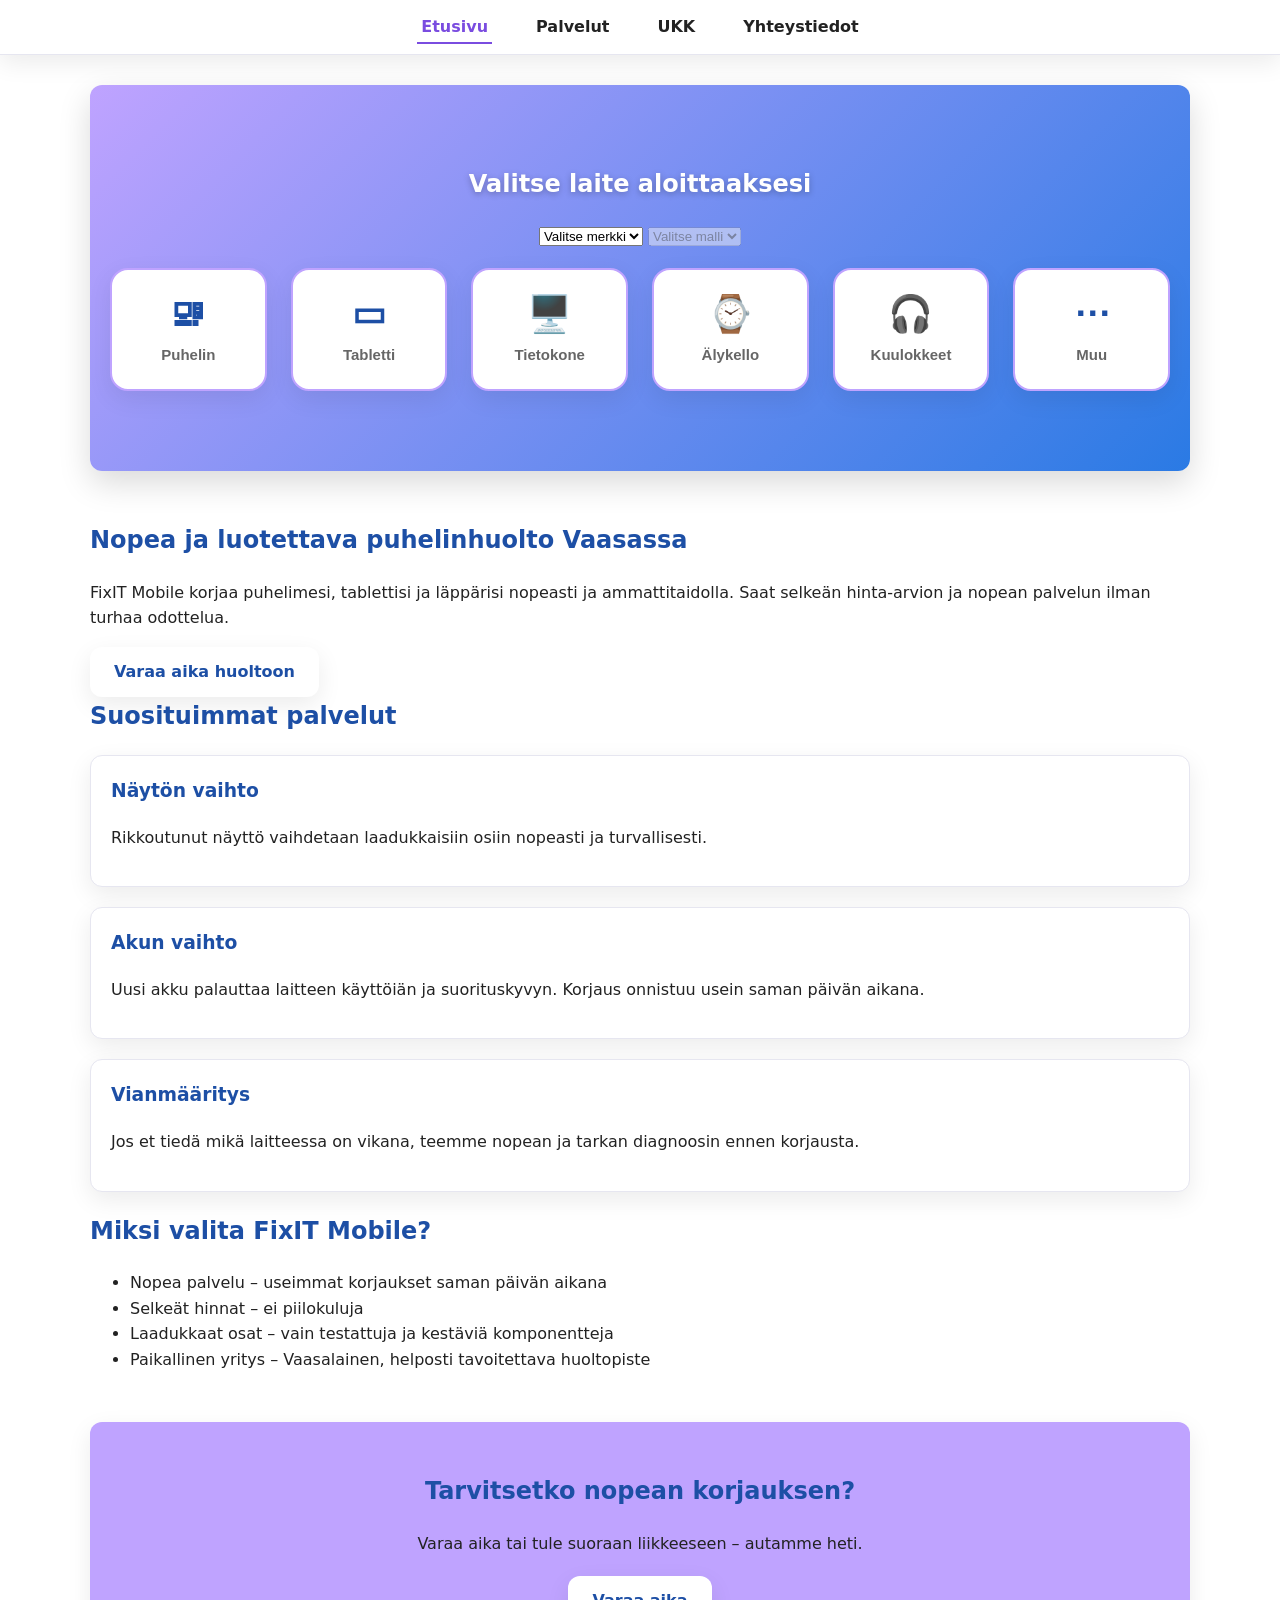
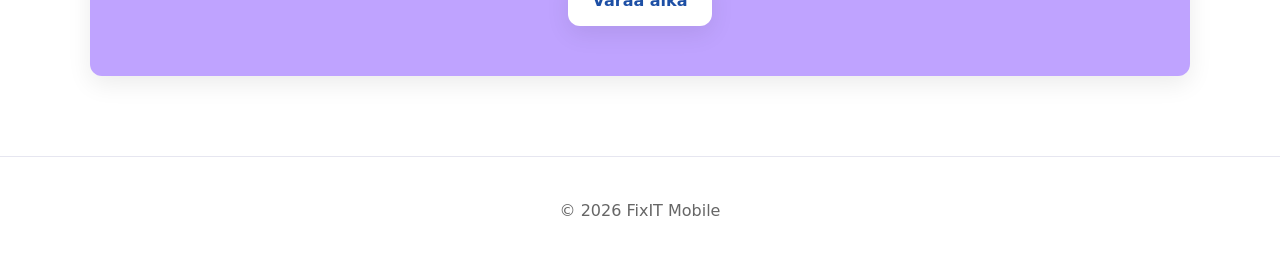
==== index.html @ 457776bf "Tein uuden version lopullisesta verkkosivusta styleguiden pohjalta. Muutoksia tulee vielä" ====
<!DOCTYPE html>
<html lang="fi">
<head>
    <meta charset="UTF-8">
    <meta name="viewport" content="width=device-width, initial-scale=1.0">
    <title>FixIT Mobile</title>

    <link rel="stylesheet" href="assets/css/style.css">
</head>

<body>

    <!-- Navigaatio -->
    <header>
        <nav class="main-nav">
            <ul>
                <li><a href="index.html" class="active">Etusivu</a></li>
                <li><a href="palvelut.html">Palvelut</a></li>
                <li><a href="ukk.html">UKK</a></li>
                <li><a href="yhteystiedot.html">Yhteystiedot</a></li>
            </ul>
        </nav>
    </header>

    <!-- Sivun pääsisältö -->
    <main>

        <!-- STYLEGUIDE-HERO: dropdownit + ikonit -->
        <section class="hero">
            <div class="hero-content">

                <h1>Valitse laite aloittaaksesi</h1>

                <div class="selection-box">
                    <select class="select">
                        <option value="">Valitse merkki</option>
                        <option value="apple">Apple</option>
                        <option value="samsung">Samsung</option>
                        <option value="xiaomi">Xiaomi</option>
                        <option value="oneplus">OnePlus</option>
                    </select>

                    <select class="select" disabled>
                        <option value="">Valitse malli</option>
                    </select>
                </div>

                <div class="devices">
    <button class="device-box"><span class="icon">🖳</span><span>Puhelin</span></button>
    <button class="device-box"><span class="icon">▭</span><span>Tabletti</span></button>
    <button class="device-box"><span class="icon">🖥️</span><span>Tietokone</span></button>
    <button class="device-box"><span class="icon">⌚</span><span>Älykello</span></button>
    <button class="device-box"><span class="icon">🎧</span><span>Kuulokkeet</span></button>
    <button class="device-box"><span class="icon">⋯</span><span>Muu</span></button>
</div>

            </div>
        </section>

        <!-- Kurssin hero-teksti -->
        <section class="hero-text">
            <h1>Nopea ja luotettava puhelinhuolto Vaasassa</h1>
            <p>FixIT Mobile korjaa puhelimesi, tablettisi ja läppärisi nopeasti ja ammattitaidolla. Saat selkeän hinta-arvion ja nopean palvelun ilman turhaa odottelua.</p>
            <a href="yhteystiedot.html" class="cta-button">Varaa aika huoltoon</a>
        </section>

        <!-- Suosituimmat palvelut -->
        <section class="services-overview">
            <h2>Suosituimmat palvelut</h2>

            <div class="service-box">
                <h3>Näytön vaihto</h3>
                <p>Rikkoutunut näyttö vaihdetaan laadukkaisiin osiin nopeasti ja turvallisesti.</p>
            </div>

            <div class="service-box">
                <h3>Akun vaihto</h3>
                <p>Uusi akku palauttaa laitteen käyttöiän ja suorituskyvyn. Korjaus onnistuu usein saman päivän aikana.</p>
            </div>

            <div class="service-box">
                <h3>Vianmääritys</h3>
                <p>Jos et tiedä mikä laitteessa on vikana, teemme nopean ja tarkan diagnoosin ennen korjausta.</p>
            </div>
        </section>

        <!-- Miksi valita meidät -->
        <section class="why-us">
            <h2>Miksi valita FixIT Mobile?</h2>
            <ul>
                <li>Nopea palvelu – useimmat korjaukset saman päivän aikana</li>
                <li>Selkeät hinnat – ei piilokuluja</li>
                <li>Laadukkaat osat – vain testattuja ja kestäviä komponentteja</li>
                <li>Paikallinen yritys – Vaasalainen, helposti tavoitettava huoltopiste</li>
            </ul>
        </section>

        <!-- CTA-loppu -->
        <section class="cta-final">
            <h2>Tarvitsetko nopean korjauksen?</h2>
            <p>Varaa aika tai tule suoraan liikkeeseen – autamme heti.</p>
            <a href="yhteystiedot.html" class="cta-button">Varaa aika</a>
        </section>

    </main>

    <!-- Alatunniste -->
    <footer>
        <p>© 2026 FixIT Mobile</p>
    </footer>

</body>
</html>
---- assets/css/style.css ----
/* ------------------------------
   VÄRIT JA MUUTTUJAT (STYLEGUIDE)
------------------------------ */

:root {
  --violet: #7A4CE0;
  --violet-200: #BFA3FF;
  --blue: #2A7AE4;
  --blue-800: #1D4FA5;
  --text: #222;
  --muted: #666;
  --white: #FFF;
  --card: #FFFFFF;
  --border: #E6E6F0;
  --bg-overlay: rgba(255,255,255,0.85);
  --radius: 12px;
  --shadow: 0 8px 24px rgba(0,0,0,0.08);
  --shadow-strong: 0 12px 32px rgba(0,0,0,0.15);
}

/* ------------------------------
   YLEISET TYYLIT
------------------------------ */

body {
    margin: 0;
    font-family: system-ui, -apple-system, Segoe UI, Roboto, Arial, sans-serif;
    color: var(--text);
    background-color: var(--white);
    line-height: 1.6;
}

main {
    padding: 30px 20px;
    max-width: 1100px;
    margin: 0 auto;
}

h1, h2, h3 {
    color: var(--blue-800);
    margin-top: 0;
}

/* ------------------------------
   STICKY NAVIGAATIO (STYLEGUIDE)
------------------------------ */

.main-nav {
    position: sticky;
    top: 0;
    z-index: 1000;
    background: rgba(255,255,255,0.95);
    backdrop-filter: blur(6px);
    border-bottom: 1px solid var(--border);
    box-shadow: var(--shadow);
    padding: 14px 0;
}

.main-nav ul {
    list-style: none;
    display: flex;
    justify-content: center;
    gap: clamp(16px, 4vw, 40px);
    margin: 0;
    padding: 0;
}

.main-nav a {
    text-decoration: none;
    color: var(--text);
    font-weight: 600;
    padding: 6px 4px;
    transition: 0.2s ease;
}

.main-nav a:hover {
    color: var(--violet);
}

.main-nav a.active {
    border-bottom: 2px solid var(--violet);
    color: var(--violet);
}

@media (max-width: 600px) {
    .main-nav ul {
        flex-wrap: wrap;
        gap: 1rem;
    }
}

/* ------------------------------
   HERO-OSIO (STYLEGUIDE-HENKINEN)
------------------------------ */

.hero {
    text-align: center;
    padding: 80px 20px;
    background: linear-gradient(135deg, var(--violet-200), var(--blue));
    color: white;
    border-radius: var(--radius);
    margin-bottom: 50px;
    box-shadow: var(--shadow-strong);
}

.hero h1 {
    color: white;
    text-shadow: 0 2px 6px rgba(0,0,0,0.25);
}

.hero p {
    max-width: 600px;
    margin: 0 auto 20px auto;
}

.cta-button {
    display: inline-block;
    background: var(--white);
    color: var(--blue-800);
    padding: 12px 24px;
    border-radius: var(--radius);
    font-weight: 700;
    text-decoration: none;
    box-shadow: var(--shadow);
    transition: 0.2s ease;
}

.cta-button:hover {
    background: var(--violet);
    color: white;
}

/* ------------------------------
   PALVELUBOXIT
------------------------------ */

.service-box {
    background: var(--card);
    padding: 20px;
    border-radius: var(--radius);
    border: 1px solid var(--border);
    box-shadow: var(--shadow);
    margin-bottom: 20px;
}

/* ------------------------------
   CTA-LOPPUOSIO
------------------------------ */

.cta-final {
    text-align: center;
    padding: 50px 20px;
    background: var(--violet-200);
    border-radius: var(--radius);
    margin-top: 50px;
    box-shadow: var(--shadow);
}

.cta-final h2 {
    color: var(--blue-800);
}

.cta-final p {
    max-width: 600px;
    margin: 0 auto 20px auto;
}

/* ------------------------------
   UKK-SIVU
------------------------------ */

.faq-section h2 {
    margin-top: 30px;
    color: var(--violet);
}

.faq-section p {
    margin-bottom: 20px;
}

/* ------------------------------
   PALVELUT-SIVU
------------------------------ */

.page-header {
    margin-bottom: 30px;
}

.service-section {
    margin-bottom: 40px;
    background: var(--card);
    padding: 20px;
    border-radius: var(--radius);
    border: 1px solid var(--border);
    box-shadow: var(--shadow);
}

/* ------------------------------
   YHTEYSTIEDOT-SIVU
------------------------------ */

.contact-info {
    margin-bottom: 30px;
}

.contact-form {
    background: var(--card);
    padding: 20px;
    border-radius: var(--radius);
    border: 1px solid var(--border);
    box-shadow: var(--shadow);
}

.contact-form label {
    display: block;
    margin-bottom: 6px;
    font-weight: 600;
}

.contact-form input,
.contact-form textarea {
    width: 100%;
    padding: 12px;
    margin-bottom: 15px;
    border-radius: var(--radius);
    border: 1px solid var(--violet-200);
    background: var(--white);
}

.contact-form button {
    background: var(--violet);
    color: white;
    padding: 12px 20px;
    border: none;
    border-radius: var(--radius);
    cursor: pointer;
    font-weight: 700;
    box-shadow: var(--shadow);
}

.contact-form button:hover {
    background: var(--blue-800);
}

/* ------------------------------
   FOOTER
------------------------------ */

footer {
    text-align: center;
    padding: 25px;
    margin-top: 50px;
    background: var(--bg-overlay);
    border-top: 1px solid var(--border);
    color: var(--muted);
}

/* ------------------------------
   STYLEGUIDE-IKONIT
------------------------------ */

.device-box .icon {
    font-size: 32px;
    line-height: 1;
    display: block;
    margin-bottom: 6px;
    color: var(--blue-800);
}

/* ------------------------------
   MODERNIT STYLEGUIDE-IKONIT
------------------------------ */

.devices {
    display: grid;
    grid-template-columns: repeat(auto-fit, minmax(150px, 1fr));
    gap: 24px; /* Suurempi väli ikonien välille */
    margin-top: 20px;
}

.device-box {
    display: flex;
    flex-direction: column;
    align-items: center;
    gap: 8px;
    padding: 26px;
    background: var(--card);
    border: 2px solid var(--violet-200);
    border-radius: 18px; /* Pyöristetympi, moderni */
    box-shadow: var(--shadow);
    cursor: pointer;
    transition: 0.25s ease;
}

.device-box:hover {
    transform: translateY(-4px);
    border-color: var(--violet);
    box-shadow: 0 12px 30px rgba(122, 76, 224, 0.18);
}

.device-box .icon {
    font-size: 36px; /* Moderni koko */
    line-height: 1;
    color: var(--blue-800);
    font-weight: 600; /* Tekee symboleista modernimman näköisiä */
}

.device-box span {
    font-size: 15px;
    font-weight: 600;
    color: var(--muted);
}
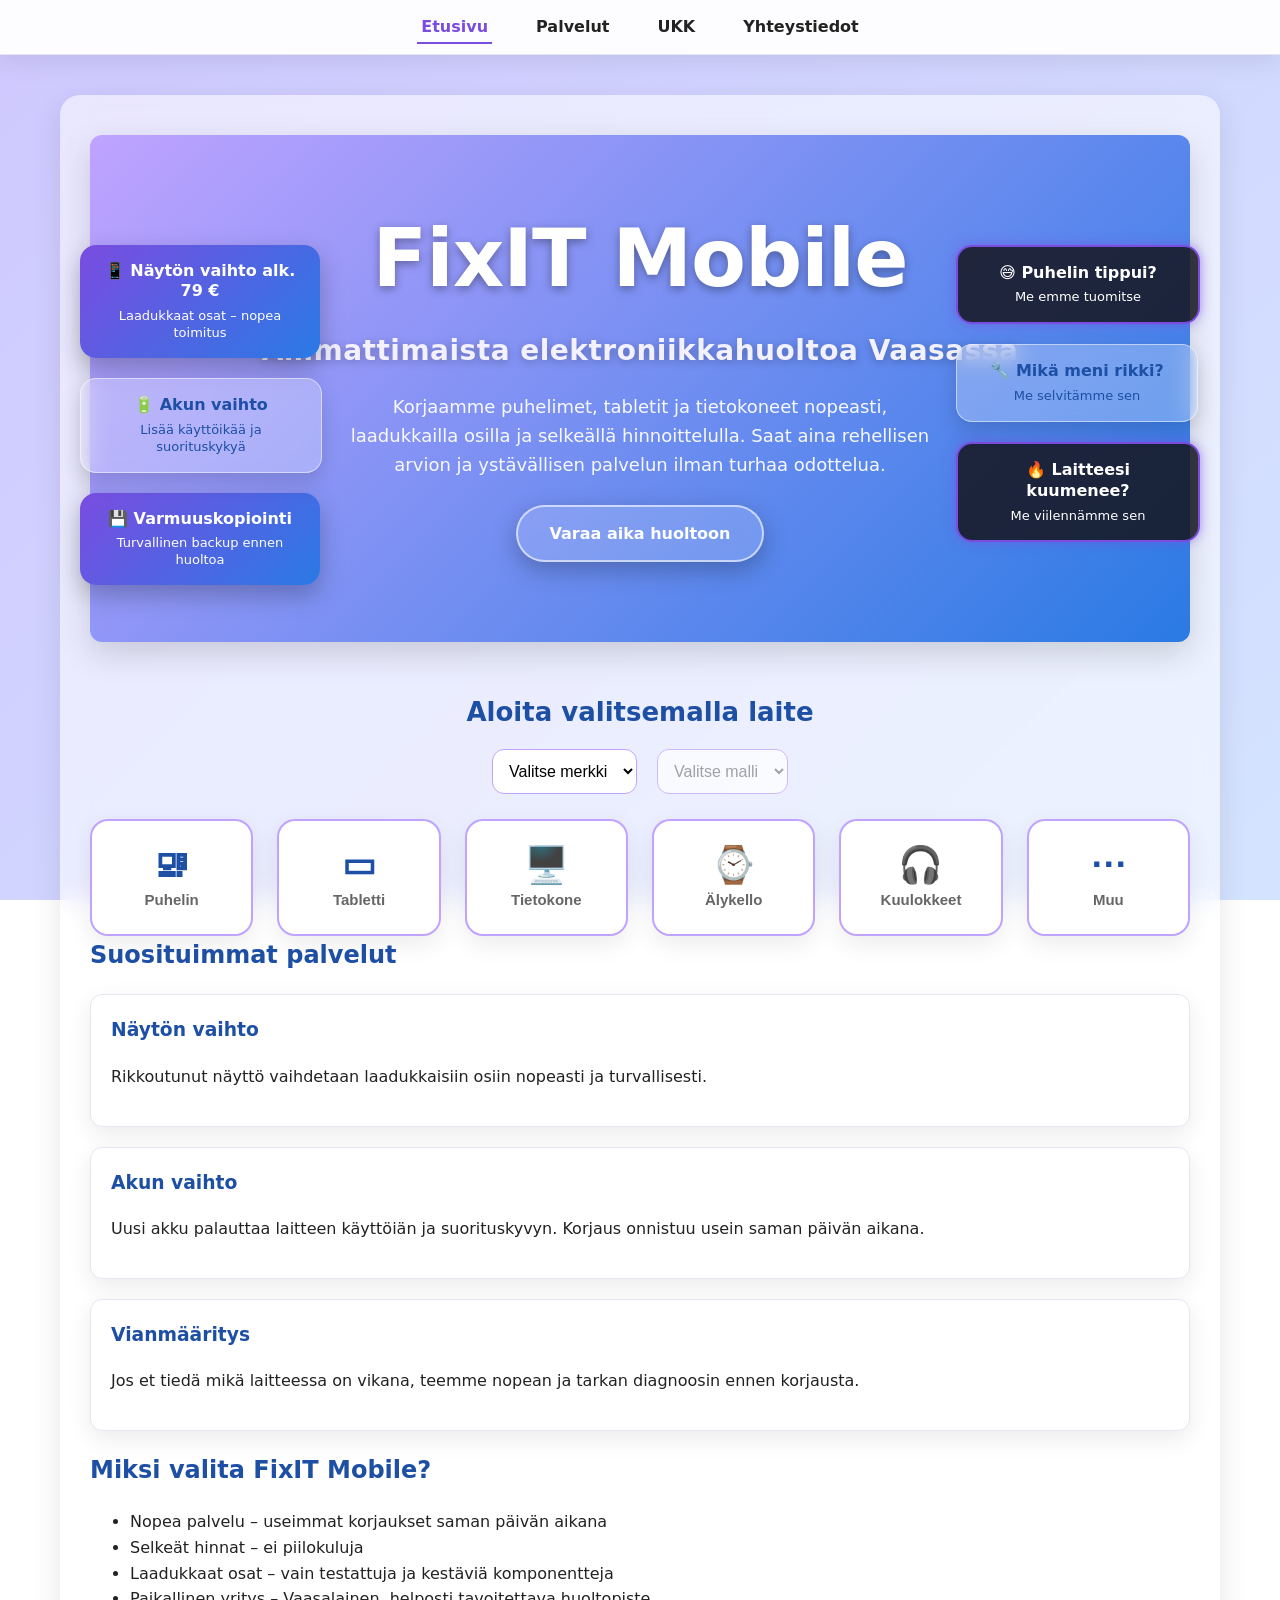
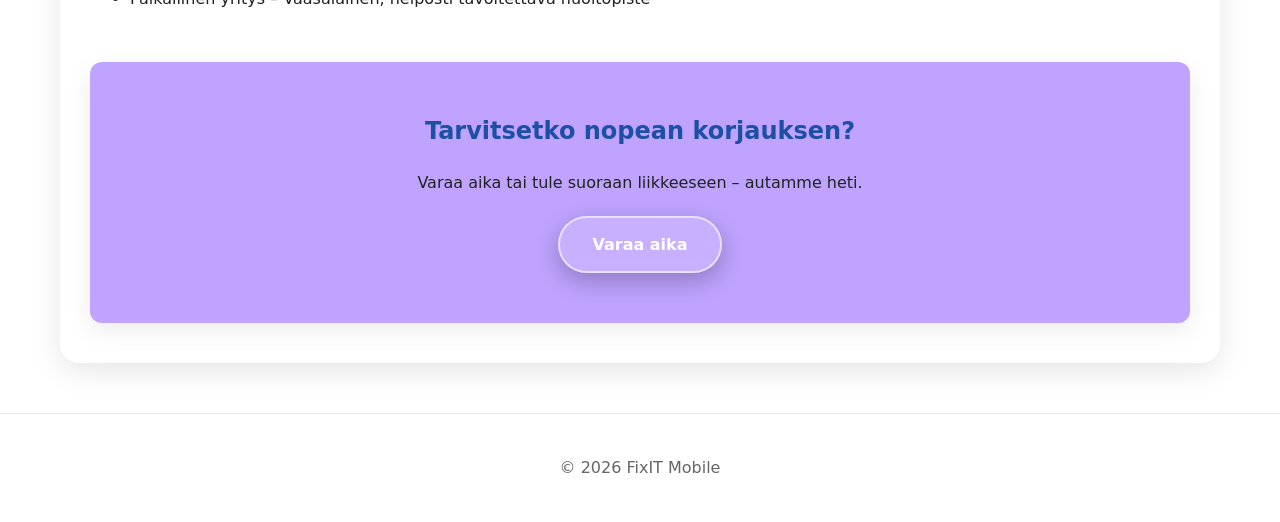
==== commit 8ab44fe0: "Siistitty sivuston ulkonäköä" ====
--- a/index.html
+++ b/index.html
@@ -4,7 +4,6 @@
     <meta charset="UTF-8">
     <meta name="viewport" content="width=device-width, initial-scale=1.0">
     <title>FixIT Mobile</title>
-
     <link rel="stylesheet" href="assets/css/style.css">
 </head>
 
@@ -25,43 +24,58 @@
     <!-- Sivun pääsisältö -->
     <main>
 
-        <!-- STYLEGUIDE-HERO: dropdownit + ikonit -->
-        <section class="hero">
-            <div class="hero-content">
-
-                <h1>Valitse laite aloittaaksesi</h1>
-
-                <div class="selection-box">
-                    <select class="select">
-                        <option value="">Valitse merkki</option>
-                        <option value="apple">Apple</option>
-                        <option value="samsung">Samsung</option>
-                        <option value="xiaomi">Xiaomi</option>
-                        <option value="oneplus">OnePlus</option>
-                    </select>
-
-                    <select class="select" disabled>
-                        <option value="">Valitse malli</option>
-                    </select>
-                </div>
-
-                <div class="devices">
-    <button class="device-box"><span class="icon">🖳</span><span>Puhelin</span></button>
-    <button class="device-box"><span class="icon">▭</span><span>Tabletti</span></button>
-    <button class="device-box"><span class="icon">🖥️</span><span>Tietokone</span></button>
-    <button class="device-box"><span class="icon">⌚</span><span>Älykello</span></button>
-    <button class="device-box"><span class="icon">🎧</span><span>Kuulokkeet</span></button>
-    <button class="device-box"><span class="icon">⋯</span><span>Muu</span></button>
+<!-- Vasen reuna – Premium + Glass -->
+<div class="side-ads left-ads">
+    <div class="ad-box gradient-ad">📱 Näytön vaihto alk. 79 €<br><span>Laadukkaat osat – nopea toimitus</span></div>
+    <div class="ad-box glass-ad">🔋 Akun vaihto<br><span>Lisää käyttöikää ja suorituskykyä</span></div>
+    <div class="ad-box gradient-ad">💾 Varmuuskopiointi<br><span>Turvallinen backup ennen huoltoa</span></div>
 </div>
 
-            </div>
+<!-- Oikea reuna – Neon + Glass -->
+<div class="side-ads right-ads">
+    <div class="ad-box neon-ad">😅 Puhelin tippui?<br><span>Me emme tuomitse</span></div>
+    <div class="ad-box glass-ad">🔧 Mikä meni rikki?<br><span>Me selvitämme sen</span></div>
+    <div class="ad-box neon-ad">🔥 Laitteesi kuumenee?<br><span>Me viilennämme sen</span></div>
+</div>
+
+        <!-- HERO-OSIO -->
+        <section class="hero">
+            <h1>FixIT Mobile</h1>
+            <h2>Ammattimaista elektroniikkahuoltoa Vaasassa</h2>
+
+            <p>Korjaamme puhelimet, tabletit ja tietokoneet nopeasti, laadukkailla osilla ja selkeällä hinnoittelulla.
+            Saat aina rehellisen arvion ja ystävällisen palvelun ilman turhaa odottelua.</p>
+
+            <a href="yhteystiedot.html" class="cta-button">Varaa aika huoltoon</a>
         </section>
 
-        <!-- Kurssin hero-teksti -->
-        <section class="hero-text">
-            <h1>Nopea ja luotettava puhelinhuolto Vaasassa</h1>
-            <p>FixIT Mobile korjaa puhelimesi, tablettisi ja läppärisi nopeasti ja ammattitaidolla. Saat selkeän hinta-arvion ja nopean palvelun ilman turhaa odottelua.</p>
-            <a href="yhteystiedot.html" class="cta-button">Varaa aika huoltoon</a>
+        <!-- LAITEVALINTA -->
+        <section class="device-selection">
+            <h3 class="device-title">Aloita valitsemalla laite</h3>
+
+            <div class="selection-box">
+                <select class="select">
+                    <option value="">Valitse merkki</option>
+                    <option value="apple">Apple</option>
+                    <option value="samsung">Samsung</option>
+                    <option value="xiaomi">Xiaomi</option>
+                    <option value="oneplus">OnePlus</option>
+                    <option value="huawei">Huawei</option>
+                </select>
+
+                <select class="select" disabled>
+                    <option value="">Valitse malli</option>
+                </select>
+            </div>
+
+            <div class="devices">
+                <button class="device-box"><span class="icon">🖳</span><span>Puhelin</span></button>
+                <button class="device-box"><span class="icon">▭</span><span>Tabletti</span></button>
+                <button class="device-box"><span class="icon">🖥️</span><span>Tietokone</span></button>
+                <button class="device-box"><span class="icon">⌚</span><span>Älykello</span></button>
+                <button class="device-box"><span class="icon">🎧</span><span>Kuulokkeet</span></button>
+                <button class="device-box"><span class="icon">⋯</span><span>Muu</span></button>
+            </div>
         </section>
 
         <!-- Suosituimmat palvelut -->
@@ -110,4 +124,4 @@
     </footer>
 
 </body>
-</html>+</html>
--- a/assets/css/style.css
+++ b/assets/css/style.css
@@ -26,23 +26,33 @@
     margin: 0;
     font-family: system-ui, -apple-system, Segoe UI, Roboto, Arial, sans-serif;
     color: var(--text);
-    background-color: var(--white);
     line-height: 1.6;
-}
-
+
+    /* UUSI PREMIUM-TAUSTA */
+    background: linear-gradient(135deg, #cfc8ff 0%, #d4e4ff 100%);
+    background-attachment: fixed;
+}
+
+/* UUSI LASIMAINEN SISÄLTÖALUE */
 main {
-    padding: 30px 20px;
     max-width: 1100px;
-    margin: 0 auto;
+    margin: 40px auto;
+    padding: 40px 30px;
+
+    background: rgba(255,255,255,0.55);
+    backdrop-filter: blur(12px);
+    border-radius: 20px;
+
+    box-shadow: 0 8px 30px rgba(0,0,0,0.1);
 }
 
 h1, h2, h3 {
-    color: var(--blue-800);
     margin-top: 0;
-}
-
-/* ------------------------------
-   STICKY NAVIGAATIO (STYLEGUIDE)
+    color: var(--blue-800);
+}
+
+/* ------------------------------
+   NAVIGAATIO
 ------------------------------ */
 
 .main-nav {
@@ -82,20 +92,13 @@
     color: var(--violet);
 }
 
-@media (max-width: 600px) {
-    .main-nav ul {
-        flex-wrap: wrap;
-        gap: 1rem;
-    }
-}
-
-/* ------------------------------
-   HERO-OSIO (STYLEGUIDE-HENKINEN)
+/* ------------------------------
+   HERO-OSIO
 ------------------------------ */
 
 .hero {
     text-align: center;
-    padding: 80px 20px;
+    padding: 70px 20px 80px 20px;
     background: linear-gradient(135deg, var(--violet-200), var(--blue));
     color: white;
     border-radius: var(--radius);
@@ -104,177 +107,90 @@
 }
 
 .hero h1 {
-    color: white;
-    text-shadow: 0 2px 6px rgba(0,0,0,0.25);
+    font-size: 80px;
+    font-weight: 800;
+    margin-top: -10px;
+    margin-bottom: 6px;
+    color: #ffffff;
+    text-shadow: 0 3px 10px rgba(0,0,0,0.35);
+    letter-spacing: -1px;
+}
+
+.hero h2 {
+    font-size: 28px;
+    font-weight: 600;
+    margin-top: 0;
+    margin-bottom: 20px;
+    color: #f3f0ff;
+    text-shadow: 0 2px 8px rgba(0,0,0,0.25);
+    letter-spacing: 0.5px;
 }
 
 .hero p {
     max-width: 600px;
-    margin: 0 auto 20px auto;
-}
-
+    margin: 0 auto 25px auto;
+    font-size: 18px;
+    opacity: 0.95;
+}
+
+/* PREMIUM CTA */
 .cta-button {
     display: inline-block;
-    background: var(--white);
-    color: var(--blue-800);
-    padding: 12px 24px;
-    border-radius: var(--radius);
+    background: rgba(255,255,255,0.15);
+    color: #ffffff;
+    padding: 14px 32px;
+    border-radius: 50px;
     font-weight: 700;
     text-decoration: none;
-    box-shadow: var(--shadow);
-    transition: 0.2s ease;
+    backdrop-filter: blur(6px);
+    border: 2px solid rgba(255,255,255,0.6);
+    box-shadow: 0 8px 24px rgba(0,0,0,0.25);
+    transition: 0.25s ease;
 }
 
 .cta-button:hover {
-    background: var(--violet);
-    color: white;
-}
-
-/* ------------------------------
-   PALVELUBOXIT
------------------------------- */
-
-.service-box {
-    background: var(--card);
-    padding: 20px;
-    border-radius: var(--radius);
-    border: 1px solid var(--border);
-    box-shadow: var(--shadow);
-    margin-bottom: 20px;
-}
-
-/* ------------------------------
-   CTA-LOPPUOSIO
------------------------------- */
-
-.cta-final {
-    text-align: center;
-    padding: 50px 20px;
-    background: var(--violet-200);
-    border-radius: var(--radius);
-    margin-top: 50px;
-    box-shadow: var(--shadow);
-}
-
-.cta-final h2 {
-    color: var(--blue-800);
-}
-
-.cta-final p {
-    max-width: 600px;
-    margin: 0 auto 20px auto;
-}
-
-/* ------------------------------
-   UKK-SIVU
------------------------------- */
-
-.faq-section h2 {
-    margin-top: 30px;
-    color: var(--violet);
-}
-
-.faq-section p {
-    margin-bottom: 20px;
-}
-
-/* ------------------------------
-   PALVELUT-SIVU
------------------------------- */
-
-.page-header {
-    margin-bottom: 30px;
-}
-
-.service-section {
-    margin-bottom: 40px;
-    background: var(--card);
-    padding: 20px;
-    border-radius: var(--radius);
-    border: 1px solid var(--border);
-    box-shadow: var(--shadow);
-}
-
-/* ------------------------------
-   YHTEYSTIEDOT-SIVU
------------------------------- */
-
-.contact-info {
-    margin-bottom: 30px;
-}
-
-.contact-form {
-    background: var(--card);
-    padding: 20px;
-    border-radius: var(--radius);
-    border: 1px solid var(--border);
-    box-shadow: var(--shadow);
-}
-
-.contact-form label {
-    display: block;
-    margin-bottom: 6px;
-    font-weight: 600;
-}
-
-.contact-form input,
-.contact-form textarea {
-    width: 100%;
+    background: rgba(255,255,255,0.25);
+    border-color: #ffffff;
+    transform: translateY(-3px);
+    box-shadow: 0 12px 32px rgba(0,0,0,0.35);
+}
+
+/* ------------------------------
+   LAITEVALINTA
+------------------------------ */
+
+.device-title {
+    text-align: center;
+    margin-top: 20px;
+    margin-bottom: 15px;
+    color: var(--blue-800);
+    font-size: 26px;
+    font-weight: 700;
+}
+
+.selection-box {
+    display: flex;
+    justify-content: center;
+    gap: 20px;
+    margin-bottom: 25px;
+}
+
+.select {
     padding: 12px;
-    margin-bottom: 15px;
     border-radius: var(--radius);
     border: 1px solid var(--violet-200);
     background: var(--white);
-}
-
-.contact-form button {
-    background: var(--violet);
-    color: white;
-    padding: 12px 20px;
-    border: none;
-    border-radius: var(--radius);
-    cursor: pointer;
-    font-weight: 700;
-    box-shadow: var(--shadow);
-}
-
-.contact-form button:hover {
-    background: var(--blue-800);
-}
-
-/* ------------------------------
-   FOOTER
------------------------------- */
-
-footer {
-    text-align: center;
-    padding: 25px;
-    margin-top: 50px;
-    background: var(--bg-overlay);
-    border-top: 1px solid var(--border);
-    color: var(--muted);
-}
-
-/* ------------------------------
-   STYLEGUIDE-IKONIT
------------------------------- */
-
-.device-box .icon {
-    font-size: 32px;
-    line-height: 1;
-    display: block;
-    margin-bottom: 6px;
-    color: var(--blue-800);
-}
-
-/* ------------------------------
-   MODERNIT STYLEGUIDE-IKONIT
+    font-size: 16px;
+}
+
+/* ------------------------------
+   IKONIT / LAITEPAINIKKEET
 ------------------------------ */
 
 .devices {
     display: grid;
     grid-template-columns: repeat(auto-fit, minmax(150px, 1fr));
-    gap: 24px; /* Suurempi väli ikonien välille */
+    gap: 24px;
     margin-top: 20px;
 }
 
@@ -286,7 +202,7 @@
     padding: 26px;
     background: var(--card);
     border: 2px solid var(--violet-200);
-    border-radius: 18px; /* Pyöristetympi, moderni */
+    border-radius: 18px;
     box-shadow: var(--shadow);
     cursor: pointer;
     transition: 0.25s ease;
@@ -299,14 +215,252 @@
 }
 
 .device-box .icon {
-    font-size: 36px; /* Moderni koko */
+    font-size: 36px;
     line-height: 1;
     color: var(--blue-800);
-    font-weight: 600; /* Tekee symboleista modernimman näköisiä */
+    font-weight: 600;
 }
 
 .device-box span {
     font-size: 15px;
     font-weight: 600;
     color: var(--muted);
-}+}
+
+/* ------------------------------
+   PALVELUBOXIT
+------------------------------ */
+
+.service-box {
+    background: var(--card);
+    padding: 20px;
+    border-radius: var(--radius);
+    border: 1px solid var(--border);
+    box-shadow: var(--shadow);
+    margin-bottom: 20px;
+}
+
+/* ------------------------------
+   YHTEYSTIEDOT – LOMAKE
+------------------------------ */
+
+.contact-form {
+    background: var(--card);
+    padding: 30px;
+    border-radius: var(--radius);
+    border: 1px solid var(--border);
+    box-shadow: var(--shadow);
+    max-width: 600px;
+    margin: 0 auto 40px auto;
+}
+
+.contact-form h2 {
+    text-align: center;
+    margin-bottom: 25px;
+    color: var(--blue-800);
+    font-size: 28px;
+    font-weight: 700;
+}
+
+.contact-form label {
+    display: block;
+    margin-bottom: 6px;
+    font-weight: 600;
+    color: var(--blue-800);
+}
+
+.contact-form input,
+.contact-form textarea {
+    width: 100%;
+    padding: 14px;
+    margin-bottom: 20px;
+    border-radius: var(--radius);
+    border: 1px solid var(--violet-200);
+    background: var(--white);
+    font-size: 16px;
+    transition: 0.2s ease;
+}
+
+.contact-form input:focus,
+.contact-form textarea:focus {
+    border-color: var(--violet);
+    box-shadow: 0 0 0 3px rgba(122, 76, 224, 0.15);
+    outline: none;
+}
+
+.contact-form textarea {
+    min-height: 140px;
+    resize: vertical;
+}
+
+.contact-form button {
+    display: inline-block;
+    background: rgba(122, 76, 224, 0.15);
+    color: var(--blue-800);
+    padding: 14px 32px;
+    border-radius: 50px;
+    font-weight: 700;
+    border: 2px solid rgba(122, 76, 224, 0.4);
+    backdrop-filter: blur(6px);
+    cursor: pointer;
+    transition: 0.25s ease;
+    width: 100%;
+    text-align: center;
+}
+
+.contact-form button:hover {
+    background: rgba(122, 76, 224, 0.25);
+    border-color: var(--violet);
+    transform: translateY(-3px);
+    box-shadow: 0 12px 32px rgba(0,0,0,0.15);
+}
+
+@media (max-width: 600px) {
+    .contact-form {
+        padding: 20px;
+    }
+}
+
+/* ------------------------------
+   CTA-LOPPUOSIO
+------------------------------ */
+
+.cta-final {
+    text-align: center;
+    padding: 50px 20px;
+    background: var(--violet-200);
+    border-radius: var(--radius);
+    margin-top: 50px;
+    box-shadow: var(--shadow);
+}
+
+.cta-final h2 {
+    color: var(--blue-800);
+}
+
+.cta-final p {
+    max-width: 600px;
+    margin: 0 auto 20px auto;
+}
+
+/* ------------------------------
+   FOOTER
+------------------------------ */
+
+footer {
+    text-align: center;
+    padding: 25px;
+    margin-top: 50px;
+    background: var(--bg-overlay);
+    border-top: 1px solid var(--border);
+    color: var(--muted);
+}
+
+/* ------------------------------
+   SIVUN REUNAMAINOKSET – NÄYTTÄVÄT
+------------------------------ */
+
+.side-ads {
+    position: fixed;
+    top: 150px;
+    display: flex;
+    flex-direction: column;
+    gap: 20px;
+    z-index: 999;
+}
+
+.left-ads { left: 20px; }
+.right-ads { right: 20px; }
+
+.ad-box {
+    width: 200px;
+    padding: 16px 20px;
+    border-radius: 16px;
+    font-weight: 700;
+    text-align: center;
+    transition: 0.3s ease;
+    cursor: pointer;
+    line-height: 1.3;
+}
+
+.ad-box span {
+    display: block;
+    margin-top: 6px;
+    font-size: 13px;
+    font-weight: 500;
+}
+
+/* ------------------------------
+   1) GRADIENT-PREMIUM
+------------------------------ */
+
+.gradient-ad {
+    background: linear-gradient(135deg, var(--violet), var(--blue));
+    color: white;
+    box-shadow: 0 10px 25px rgba(0,0,0,0.25);
+}
+
+.gradient-ad:hover {
+    transform: translateY(-4px) scale(1.03);
+    box-shadow: 0 14px 35px rgba(0,0,0,0.35);
+}
+
+/* ------------------------------
+   2) GLASSMORPHISM
+------------------------------ */
+
+.glass-ad {
+    background: rgba(255,255,255,0.25);
+    backdrop-filter: blur(10px);
+    border: 1px solid rgba(255,255,255,0.5);
+    color: var(--blue-800);
+    box-shadow: 0 8px 20px rgba(0,0,0,0.15);
+}
+
+.glass-ad:hover {
+    transform: translateY(-4px);
+    background: rgba(255,255,255,0.35);
+}
+
+/* ------------------------------
+   3) NEON-OUTLINE
+------------------------------ */
+
+.neon-ad {
+    background: rgba(20,20,30,0.85);
+    color: #fff;
+    border: 2px solid #7A4CE0;
+    box-shadow: 0 0 12px rgba(122,76,224,0.6);
+}
+
+.neon-ad:hover {
+    transform: translateY(-4px);
+    box-shadow: 0 0 20px rgba(122,76,224,0.9), 0 0 40px rgba(122,76,224,0.6);
+}
+
+/* Piilotetaan mobiilissa */
+@media (max-width: 900px) {
+    .side-ads { display: none; }
+}
+
+/* ------------------------------
+   MAINOSTEN ANIMAATIO
+------------------------------ */
+
+@keyframes floatAd {
+    0%   { transform: translateY(0) rotate(0deg); }
+    50%  { transform: translateY(-6px) rotate(1deg); }
+    100% { transform: translateY(0) rotate(0deg); }
+}
+
+.ad-box {
+    animation: floatAd 4s ease-in-out infinite;
+}
+
+.left-ads .ad-box:nth-child(1) { animation-delay: 0s; }
+.left-ads .ad-box:nth-child(2) { animation-delay: 0.5s; }
+.left-ads .ad-box:nth-child(3) { animation-delay: 1s; }
+
+.right-ads .ad-box:nth-child(1) { animation-delay: 0.3s; }
+.right-ads .ad-box:nth-child(2) { animation-delay: 0.8s; }
+.right-ads .ad-box:nth-child(3) { animation-delay: 1.3s; }
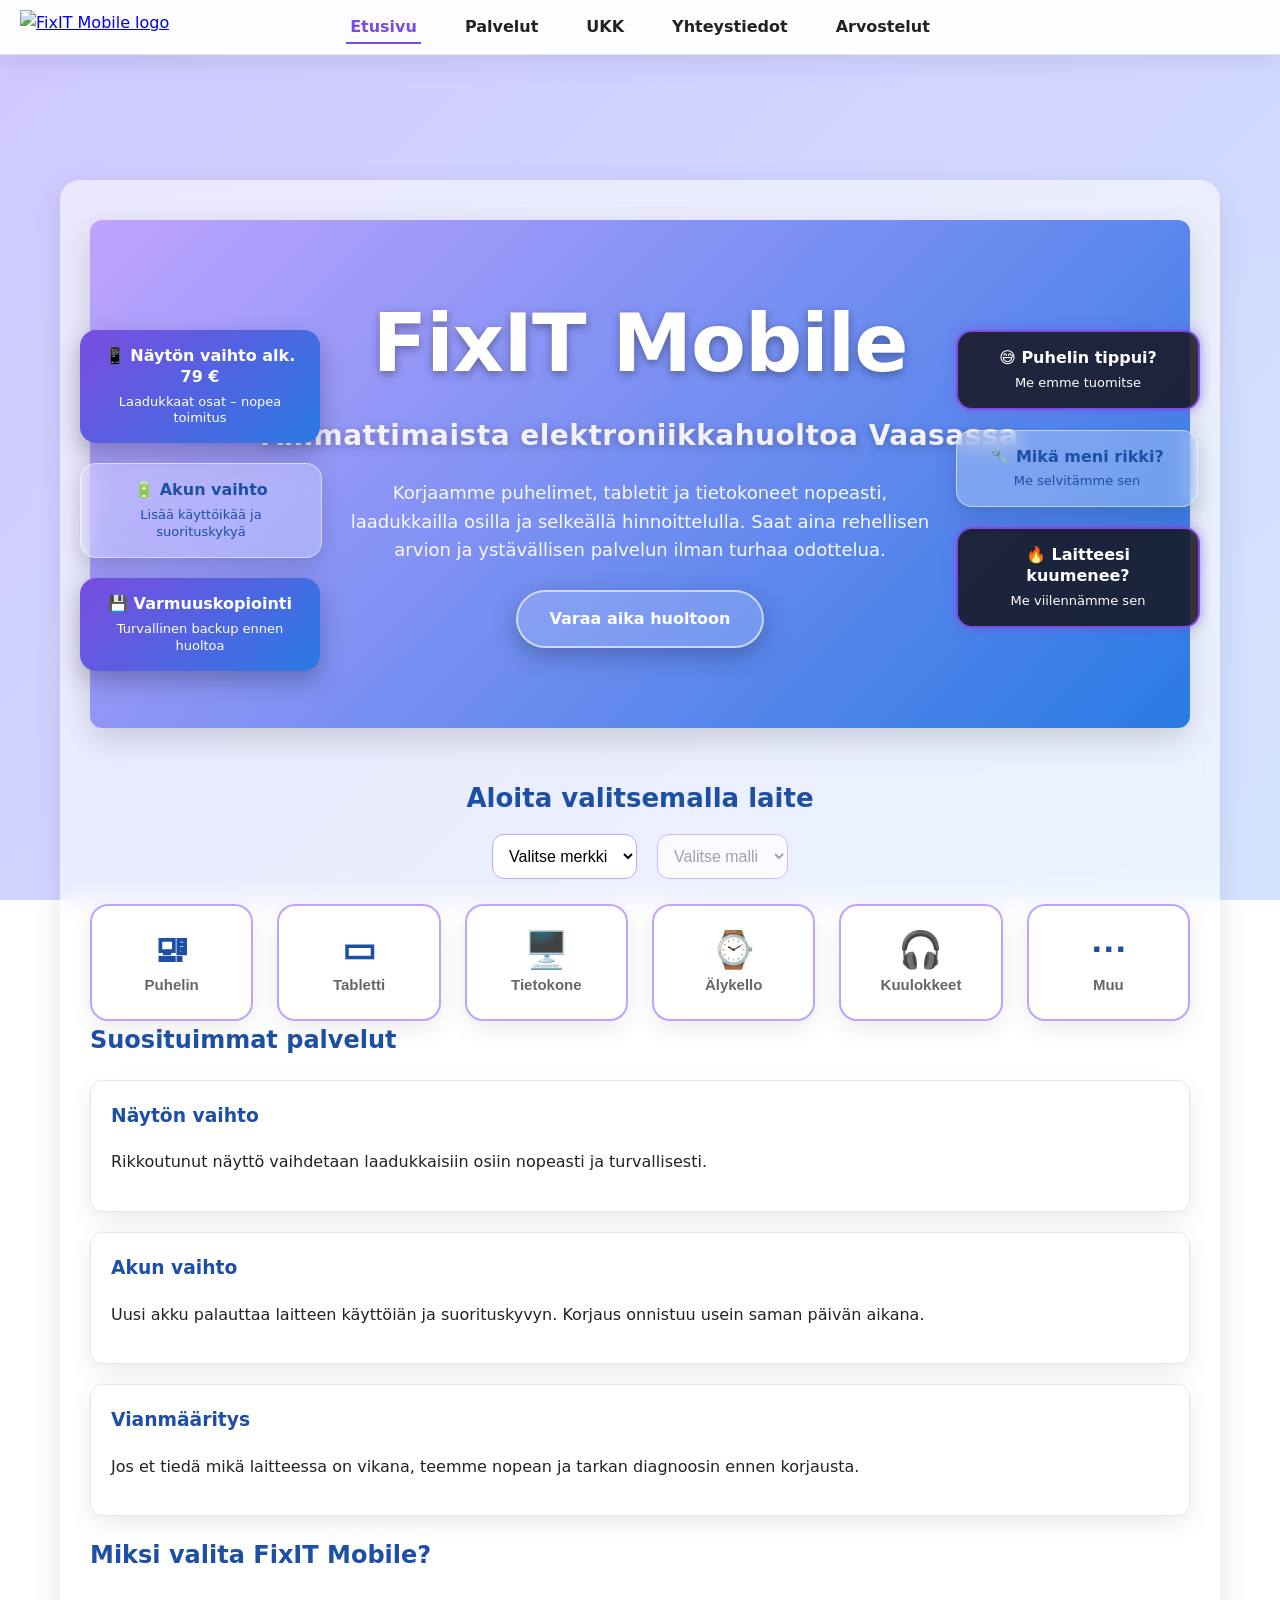
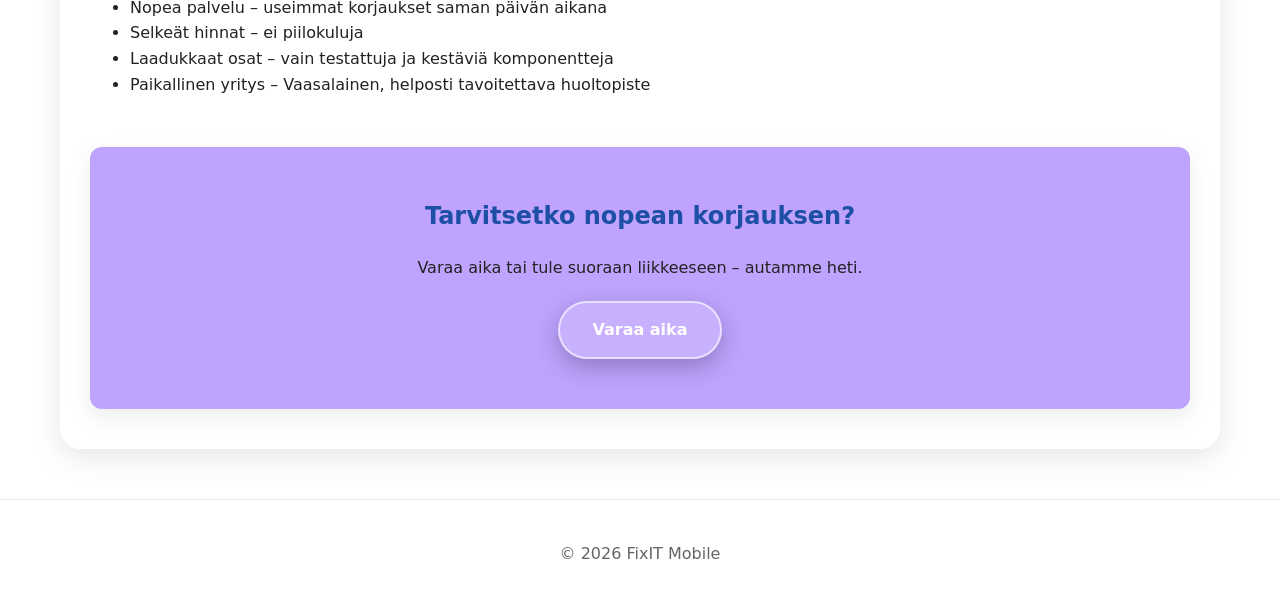
==== commit b5830312: "Viilailtu ulkoasua lisää, lisätty myös arvostelut.html ja logo vasempaan yläkulmaan joka sivulle." ====
--- a/index.html
+++ b/index.html
@@ -7,19 +7,28 @@
     <link rel="stylesheet" href="assets/css/style.css">
 </head>
 
-<body>
+<body class="page-home">
 
     <!-- Navigaatio -->
     <header>
-        <nav class="main-nav">
-            <ul>
-                <li><a href="index.html" class="active">Etusivu</a></li>
-                <li><a href="palvelut.html">Palvelut</a></li>
-                <li><a href="ukk.html">UKK</a></li>
-                <li><a href="yhteystiedot.html">Yhteystiedot</a></li>
-            </ul>
-        </nav>
-    </header>
+
+    <div class="logo">
+        <a href="index.html">
+            <img src="images/logo1.png" alt="FixIT Mobile logo">
+        </a>
+    </div>
+
+    <nav class="main-nav">
+        <ul>
+            <li><a href="index.html" class="nav-home">Etusivu</a></li>
+            <li><a href="palvelut.html" class="nav-palvelut">Palvelut</a></li>
+            <li><a href="ukk.html" class="nav-ukk">UKK</a></li>
+            <li><a href="yhteystiedot.html" class="nav-yhteystiedot">Yhteystiedot</a></li>
+            <li><a href="arvostelut.html" class="nav-arvostelut">Arvostelut</a></li>
+        </ul>
+    </nav>
+
+</header>
 
     <!-- Sivun pääsisältö -->
     <main>
--- a/assets/css/style.css
+++ b/assets/css/style.css
@@ -19,6 +19,27 @@
 }
 
 /* ------------------------------
+   LOGO
+------------------------------ */
+
+header {
+    position: relative;
+    height: 140px; /* tilaa isolle logolle */
+}
+
+.logo {
+    position: absolute;
+    left: 20px;
+    top: 10px;
+    z-index: 2000;
+}
+
+.logo img {
+    height: 200px; /* iso desktop-logo */
+    width: auto;
+}
+
+/* ------------------------------
    YLEISET TYYLIT
 ------------------------------ */
 
@@ -28,12 +49,10 @@
     color: var(--text);
     line-height: 1.6;
 
-    /* UUSI PREMIUM-TAUSTA */
     background: linear-gradient(135deg, #cfc8ff 0%, #d4e4ff 100%);
     background-attachment: fixed;
 }
 
-/* UUSI LASIMAINEN SISÄLTÖALUE */
 main {
     max-width: 1100px;
     margin: 40px auto;
@@ -87,9 +106,13 @@
     color: var(--violet);
 }
 
-.main-nav a.active {
+.page-home .nav-home,
+.page-palvelut .nav-palvelut,
+.page-ukk .nav-ukk,
+.page-yhteystiedot .nav-yhteystiedot,
+.page-arvostelut .nav-arvostelut {
+    color: var(--violet);
     border-bottom: 2px solid var(--violet);
-    color: var(--violet);
 }
 
 /* ------------------------------
@@ -133,7 +156,6 @@
     opacity: 0.95;
 }
 
-/* PREMIUM CTA */
 .cta-button {
     display: inline-block;
     background: rgba(255,255,255,0.15);
@@ -315,12 +337,6 @@
     box-shadow: 0 12px 32px rgba(0,0,0,0.15);
 }
 
-@media (max-width: 600px) {
-    .contact-form {
-        padding: 20px;
-    }
-}
-
 /* ------------------------------
    CTA-LOPPUOSIO
 ------------------------------ */
@@ -357,7 +373,7 @@
 }
 
 /* ------------------------------
-   SIVUN REUNAMAINOKSET – NÄYTTÄVÄT
+   SIVUN REUNAMAINOKSET
 ------------------------------ */
 
 .side-ads {
@@ -381,6 +397,7 @@
     transition: 0.3s ease;
     cursor: pointer;
     line-height: 1.3;
+    animation: floatAd 4s ease-in-out infinite;
 }
 
 .ad-box span {
@@ -390,10 +407,6 @@
     font-weight: 500;
 }
 
-/* ------------------------------
-   1) GRADIENT-PREMIUM
------------------------------- */
-
 .gradient-ad {
     background: linear-gradient(135deg, var(--violet), var(--blue));
     color: white;
@@ -405,10 +418,6 @@
     box-shadow: 0 14px 35px rgba(0,0,0,0.35);
 }
 
-/* ------------------------------
-   2) GLASSMORPHISM
------------------------------- */
-
 .glass-ad {
     background: rgba(255,255,255,0.25);
     backdrop-filter: blur(10px);
@@ -421,10 +430,6 @@
     transform: translateY(-4px);
     background: rgba(255,255,255,0.35);
 }
-
-/* ------------------------------
-   3) NEON-OUTLINE
------------------------------- */
 
 .neon-ad {
     background: rgba(20,20,30,0.85);
@@ -438,14 +443,9 @@
     box-shadow: 0 0 20px rgba(122,76,224,0.9), 0 0 40px rgba(122,76,224,0.6);
 }
 
-/* Piilotetaan mobiilissa */
 @media (max-width: 900px) {
     .side-ads { display: none; }
 }
-
-/* ------------------------------
-   MAINOSTEN ANIMAATIO
------------------------------- */
 
 @keyframes floatAd {
     0%   { transform: translateY(0) rotate(0deg); }
@@ -453,14 +453,88 @@
     100% { transform: translateY(0) rotate(0deg); }
 }
 
-.ad-box {
-    animation: floatAd 4s ease-in-out infinite;
-}
-
-.left-ads .ad-box:nth-child(1) { animation-delay: 0s; }
-.left-ads .ad-box:nth-child(2) { animation-delay: 0.5s; }
-.left-ads .ad-box:nth-child(3) { animation-delay: 1s; }
-
-.right-ads .ad-box:nth-child(1) { animation-delay: 0.3s; }
-.right-ads .ad-box:nth-child(2) { animation-delay: 0.8s; }
-.right-ads .ad-box:nth-child(3) { animation-delay: 1.3s; }
+/* ------------------------------
+   ARVOSTELUT-SIVU
+------------------------------ */
+
+.trustpilot-header {
+    text-align: center;
+    margin-bottom: 40px;
+}
+
+.trustpilot-logo {
+    font-size: 20px;
+    font-weight: 700;
+    color: #000;
+    margin-bottom: 8px;
+}
+
+.stars {
+    font-size: 28px;
+    color: #FFD700;
+    margin-bottom: 6px;
+}
+
+.rating-text {
+    font-size: 18px;
+    font-weight: 600;
+    color: var(--blue-800);
+}
+
+.review-grid {
+    display: grid;
+    grid-template-columns: repeat(auto-fit, minmax(280px, 1fr));
+    gap: 24px;
+}
+
+.review-box {
+    background: var(--card);
+    padding: 20px;
+    border-radius: var(--radius);
+    border: 1px solid var(--border);
+    box-shadow: var(--shadow);
+    transition: 0.25s ease;
+}
+
+.review-box:hover {
+    transform: translateY(-4px);
+    box-shadow: var(--shadow-strong);
+}
+
+.review-box h3 {
+    margin-top: 0;
+    font-size: 18px;
+    color: var(--blue-800);
+}
+
+.review-box p {
+    font-size: 15px;
+    color: var(--muted);
+}
+
+/* ------------------------------
+   SIVUJEN YHTENÄINEN ALKU
+------------------------------ */
+
+.page-header h1 {
+    margin-top: 0;
+}
+
+.page-header {
+    margin-top: 0;
+    padding-top: 0;
+}
+
+/* ------------------------------
+   MOBIILISÄÄNNÖT
+------------------------------ */
+
+@media (max-width: 600px) {
+    .logo {
+        display: none;
+    }
+
+    header {
+        height: auto;
+    }
+}
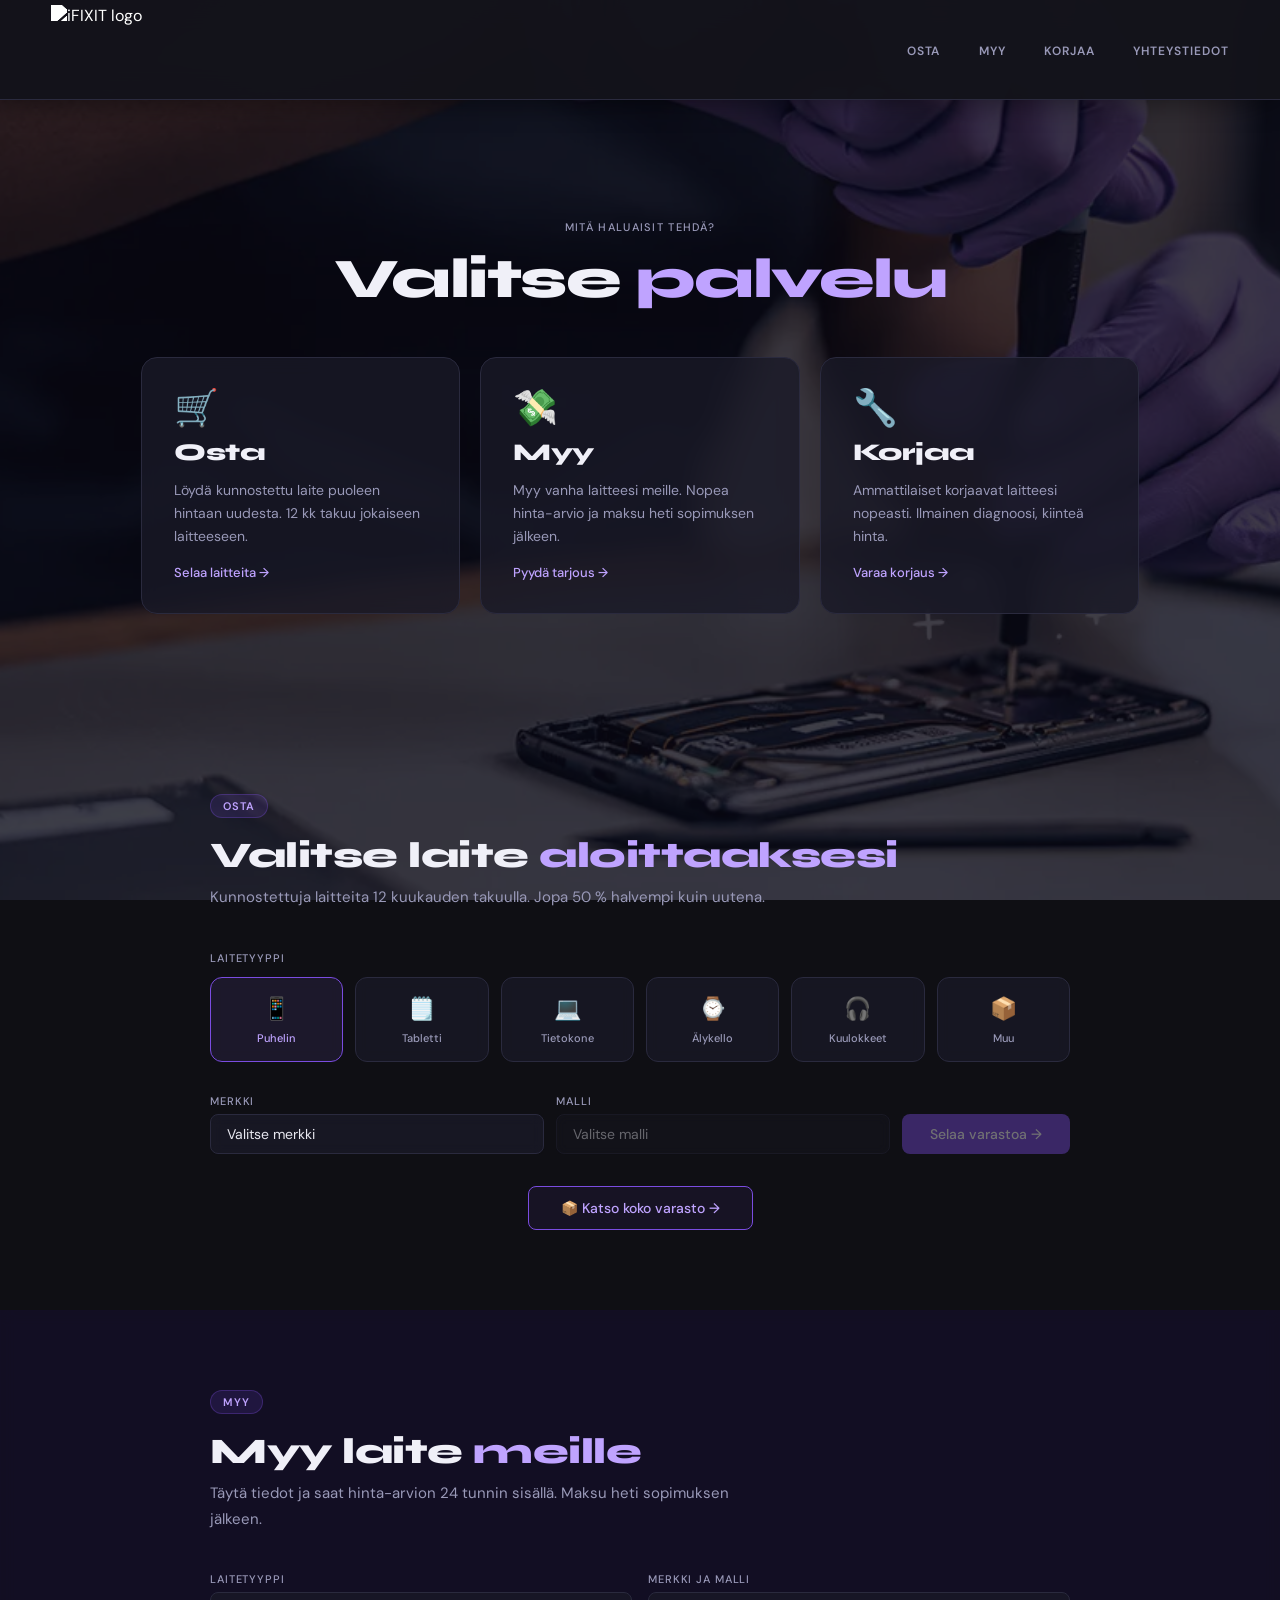
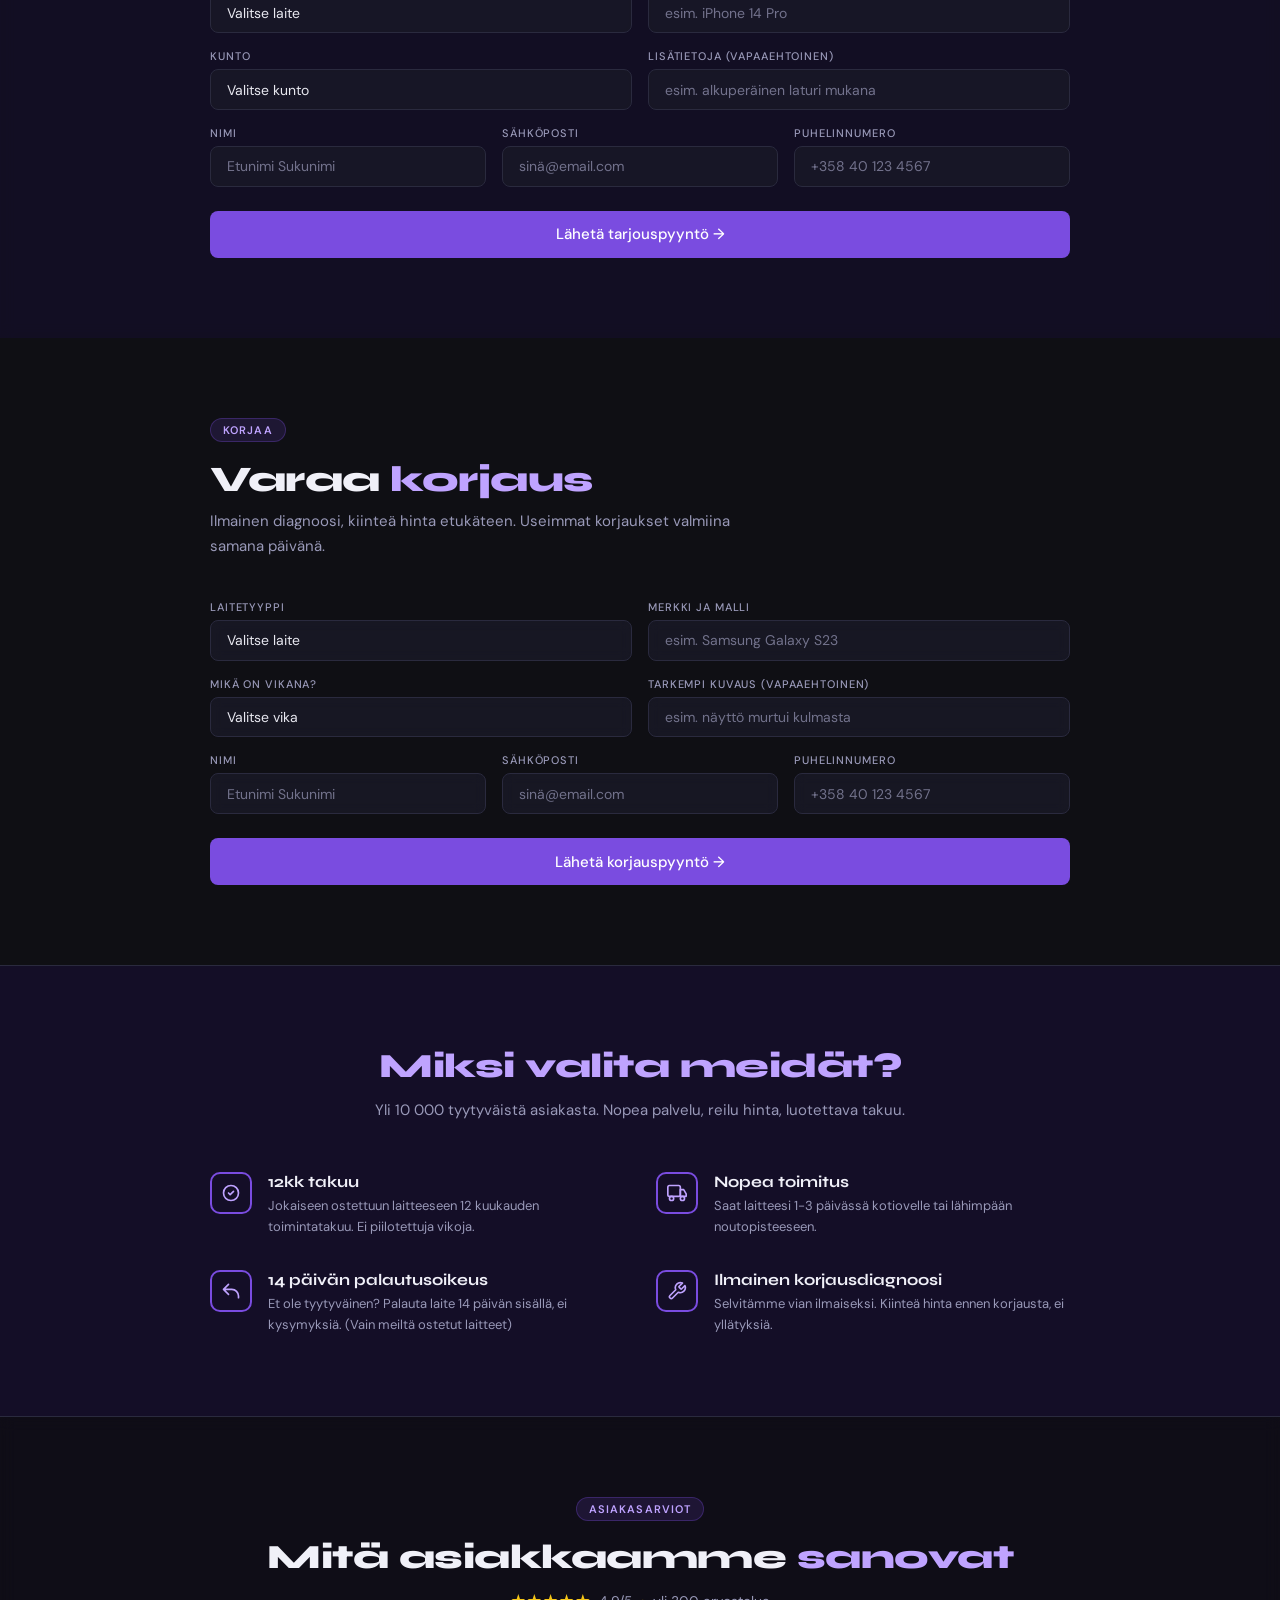
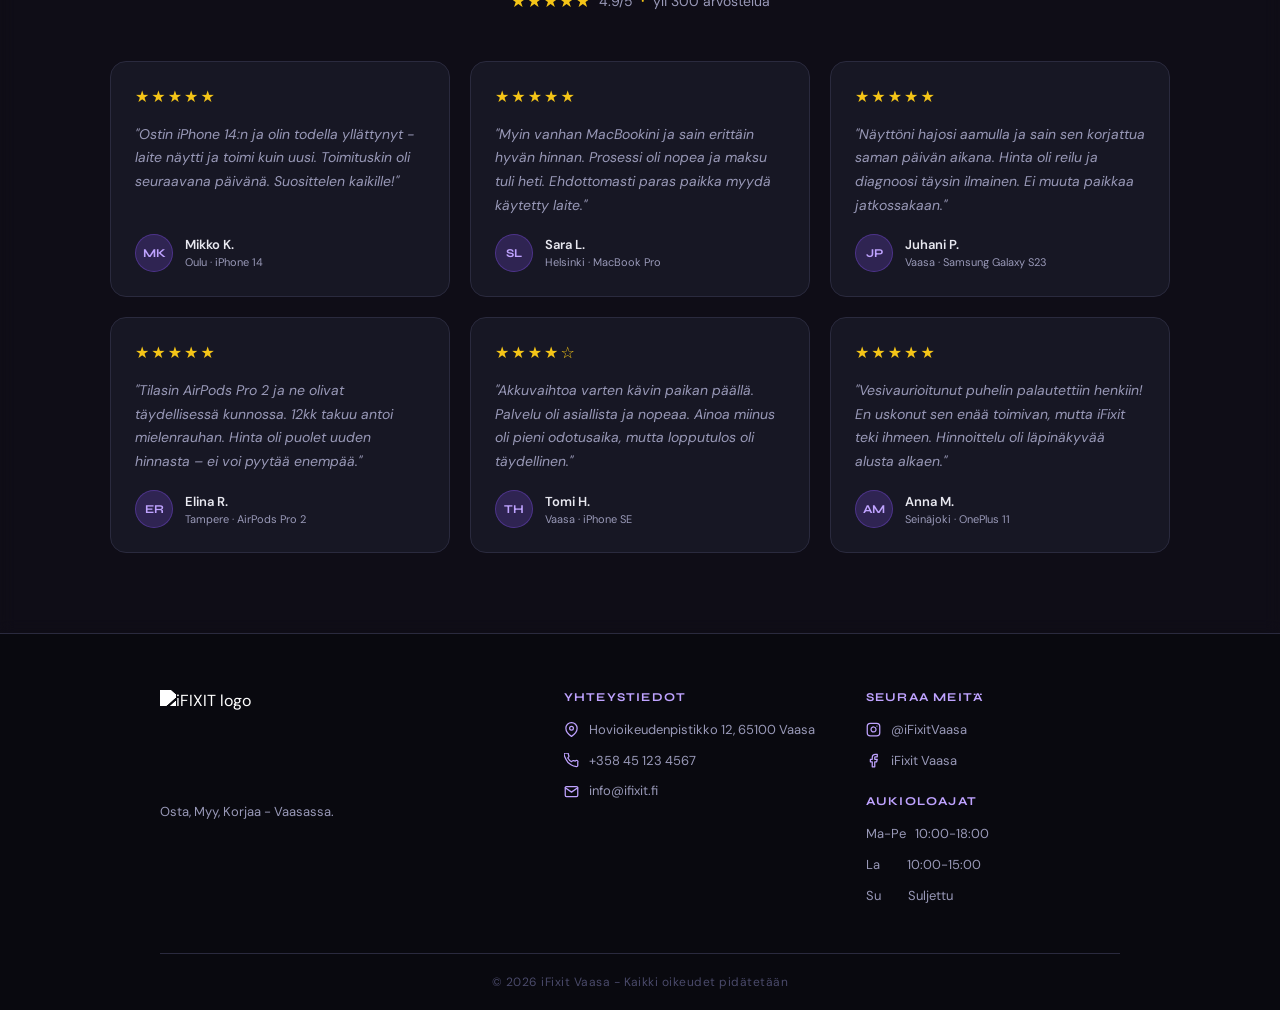
==== commit cd40e8e2: "säätö2" ====
--- a/index.html
+++ b/index.html
@@ -1,136 +1,540 @@
 <!DOCTYPE html>
 <html lang="fi">
 <head>
-    <meta charset="UTF-8">
-    <meta name="viewport" content="width=device-width, initial-scale=1.0">
-    <title>FixIT Mobile</title>
-    <link rel="stylesheet" href="assets/css/style.css">
+  <meta charset="UTF-8" />
+  <meta name="viewport" content="width=device-width, initial-scale=1" />
+
+  <!-- SEO -->
+  <title>ifixit - Luotettava laitehuolto, osto ja myynti Vaasassa</title>
+  <meta name="description" content="FixIT tarjoaa luotettavaa puhelin- ja tietokonehuoltoa, käytettyjen laitteiden myyntiä ja ostoa Vaasassa. Nopea palvelu, reilu hinnoittelu ja 12 kk takuu.">
+  <meta name="keywords" content="puhelinhuolto Vaasa, tietokonehuolto Vaasa, käytetyt puhelimet, käytetyt tietokoneet, laitehuolto, iFixit Vaasa, FixIT">
+  <meta name="author" content="FixIT Vaasa">
+
+  <!-- GEO -->
+  <meta name="geo.region" content="FI-VA">
+  <meta name="geo.placename" content="Vaasa">
+  <meta name="geo.position" content="63.0960;21.6158">
+  <meta name="ICBM" content="63.0960, 21.6158">
+
+  <!-- AI / Structured Data -->
+  <script type="application/ld+json">
+  {
+    "@context": "https://schema.org",
+    "@type": "LocalBusiness",
+    "name": "FixIT Vaasa",
+    "image": "https://ifixit-project.fi/KUVAT/FAVICON_IO/favicon.ico",
+    "address": {
+      "@type": "PostalAddress",
+      "streetAddress": "Hovioikeudenpistikko 12",
+      "addressLocality": "Vaasa",
+      "postalCode": "65100",
+      "addressCountry": "FI"
+    },
+    "telephone": "+358451234567",
+    "url": "https://ifixit-project.fi",
+    "priceRange": "€€",
+    "description": "FixIT tarjoaa puhelin- ja tietokonehuoltoa, käytettyjen laitteiden myyntiä ja ostoa Vaasassa. Nopea palvelu ja 12 kk takuu.",
+    "openingHours": [
+      "Mo-Fr 10:00-18:00",
+      "Sa 10:00-15:00"
+    ]
+  }
+  </script>
+
+  <!-- Fonts & Styles -->
+  <link rel="preconnect" href="https://fonts.googleapis.com">
+  <link href="https://fonts.googleapis.com/css2?family=Syne:wght@400;700;800&family=DM+Sans:wght@300;400;500&display=swap" rel="stylesheet">
+  <link rel="stylesheet" href="ifixit.css" />
+
+  <!-- Favicon -->
+  <link rel="icon" type="image/png" sizes="32x32" href="KUVAT/FAVICON_IO/favicon.ico">
 </head>
-
-<body class="page-home">
-
-    <!-- Navigaatio -->
-    <header>
-
-    <div class="logo">
-        <a href="index.html">
-            <img src="images/logo1.png" alt="FixIT Mobile logo">
-        </a>
-    </div>
-
-    <nav class="main-nav">
-        <ul>
-            <li><a href="index.html" class="nav-home">Etusivu</a></li>
-            <li><a href="palvelut.html" class="nav-palvelut">Palvelut</a></li>
-            <li><a href="ukk.html" class="nav-ukk">UKK</a></li>
-            <li><a href="yhteystiedot.html" class="nav-yhteystiedot">Yhteystiedot</a></li>
-            <li><a href="arvostelut.html" class="nav-arvostelut">Arvostelut</a></li>
+<body>
+
+  <div class="bg-layer" id="bgLayer"></div>
+  <div class="bg-layer" id="bgLayerNext"></div>
+
+  <!-- NAVIGAATIOPALKKI -->
+  <nav class="nav">
+    <div class="nav__logo">
+      <img src="kuvat/Logo1.png" alt="iFIXIT logo">
+    </div>
+    <ul class="nav__links">
+      <li><a href="#osta">OSTA</a></li>
+      <li><a href="#myy">MYY</a></li>
+      <li><a href="#korjaa">KORJAA</a></li>
+      <li><a href="#yhteystiedot">YHTEYSTIEDOT</a></li>
+    </ul>
+    <button class="nav__hamburger" id="hamburger" aria-label="Avaa valikko">
+      <span></span><span></span><span></span>
+    </button>
+  </nav>
+
+  <!-- MOBIILIVALIKKO -->
+  <div class="nav__mobile" id="mobileMenu">
+    <a href="#osta" class="mobile-link">OSTA</a>
+    <a href="#myy" class="mobile-link">MYY</a>
+    <a href="#korjaa" class="mobile-link">KORJAA</a>
+    <a href="#yhteystiedot" class="mobile-link">YHTEYSTIEDOT</a>
+  </div>
+
+  <section class="hero">
+    <p class="hero__label">Mitä haluaisit tehdä?</p>
+    <h1>Valitse <em>palvelu</em></h1>
+    <div class="service-cards">
+      <a class="service-card" href="#osta">
+        <div class="service-card__icon">🛒</div>
+        <h2>Osta</h2>
+        <p>Löydä kunnostettu laite puoleen hintaan uudesta. 12 kk takuu jokaiseen laitteeseen.</p>
+        <span class="service-card__cta">Selaa laitteita →</span>
+      </a>
+      <a class="service-card" href="#myy">
+        <div class="service-card__icon">💸</div>
+        <h2>Myy</h2>
+        <p>Myy vanha laitteesi meille. Nopea hinta-arvio ja maksu heti sopimuksen jälkeen.</p>
+        <span class="service-card__cta">Pyydä tarjous →</span>
+      </a>
+      <a class="service-card" href="#korjaa">
+        <div class="service-card__icon">🔧</div>
+        <h2>Korjaa</h2>
+        <p>Ammattilaiset korjaavat laitteesi nopeasti. Ilmainen diagnoosi, kiinteä hinta.</p>
+        <span class="service-card__cta">Varaa korjaus →</span>
+      </a>
+    </div>
+  </section>
+
+  <section class="section" id="osta">
+    <div class="section__inner">
+      <div class="section__header">
+        <span class="section__tag">Osta</span>
+        <h2>Valitse laite <em>aloittaaksesi</em></h2>
+        <p class="section__sub">Kunnostettuja laitteita 12 kuukauden takuulla. Jopa 50 % halvempi kuin uutena.</p>
+      </div>
+
+      <p class="devices-label">Laitetyyppi</p>
+      <div class="devices" id="devicesGrid" role="list">
+        <button class="device-box active" data-device="puhelin">📱<span>Puhelin</span></button>
+        <button class="device-box" data-device="tabletti">🗒️<span>Tabletti</span></button>
+        <button class="device-box" data-device="tietokone">💻<span>Tietokone</span></button>
+        <button class="device-box" data-device="alykello">⌚<span>Älykello</span></button>
+        <button class="device-box" data-device="kuulokkeet">🎧<span>Kuulokkeet</span></button>
+        <button class="device-box" data-device="muu">📦<span>Muu</span></button>
+      </div>
+
+      <div class="selection-box">
+        <div class="sel-wrap">
+          <label class="sel-label" for="brand">Merkki</label>
+          <select id="brand" class="select">
+            <option value="">Valitse merkki</option>
+          </select>
+        </div>
+        <div class="sel-wrap">
+          <label class="sel-label" for="model">Malli</label>
+          <select id="model" class="select" disabled>
+            <option value="">Valitse malli</option>
+          </select>
+        </div>
+        <div class="sel-wrap sel-wrap--btn">
+          <span class="sel-label" style="visibility:hidden">ok</span>
+          <button class="action-btn" id="continueBtn" disabled>Selaa varastoa →</button>
+        </div>
+      </div>
+
+      <!-- KOKO VARASTO -NAPPI -->
+      <div class="full-inventory-wrap">
+        <a href="varasto.html" class="full-inventory-btn">📦 Katso koko varasto →</a>
+      </div>
+    </div>
+  </section>
+
+  <section class="section section--alt" id="myy">
+    <div class="section__inner">
+      <div class="section__header">
+        <span class="section__tag">Myy</span>
+        <h2>Myy laite <em>meille</em></h2>
+        <p class="section__sub">Täytä tiedot ja saat hinta-arvion 24 tunnin sisällä. Maksu heti sopimuksen jälkeen.</p>
+      </div>
+
+      <form class="form" id="myyForm">
+        <div class="form__row">
+          <div class="form__group">
+            <label class="sel-label" for="myy-laite">Laitetyyppi</label>
+            <select class="select" id="myy-laite">
+              <option value="">Valitse laite</option>
+              <option>Puhelin</option><option>Tabletti</option><option>Tietokone</option>
+              <option>Älykello</option><option>Kuulokkeet</option><option>Muu</option>
+            </select>
+          </div>
+          <div class="form__group">
+            <label class="sel-label" for="myy-merkki">Merkki ja malli</label>
+            <input class="input" id="myy-merkki" type="text" placeholder="esim. iPhone 14 Pro" />
+          </div>
+        </div>
+        <div class="form__row">
+          <div class="form__group">
+            <label class="sel-label" for="myy-kunto">Kunto</label>
+            <select class="select" id="myy-kunto">
+              <option value="">Valitse kunto</option>
+              <option>Erinomainen - ei naarmuja</option>
+              <option>Hyvä - pieniä kulumajälkiä</option>
+              <option>Tyydyttävä - näkyviä naarmuja</option>
+              <option>Heikko - rikkoutunut/ei toimi kunnolla</option>
+            </select>
+          </div>
+          <div class="form__group">
+            <label class="sel-label" for="myy-lisatieto">Lisätietoja (vapaaehtoinen)</label>
+            <input class="input" id="myy-lisatieto" type="text" placeholder="esim. alkuperäinen laturi mukana" />
+          </div>
+        </div>
+        <div class="form__row">
+          <div class="form__group">
+            <label class="sel-label" for="myy-nimi">Nimi</label>
+            <input class="input" id="myy-nimi" type="text" placeholder="Etunimi Sukunimi" />
+          </div>
+          <div class="form__group">
+            <label class="sel-label" for="myy-email">Sähköposti</label>
+            <input class="input" id="myy-email" type="email" placeholder="sinä@email.com" />
+          </div>
+          <div class="form__group">
+            <label class="sel-label" for="myy-puh">Puhelinnumero</label>
+            <input class="input" id="myy-puh" type="tel" placeholder="+358 40 123 4567" />
+          </div>
+        </div>
+        <button type="submit" class="action-btn action-btn--full">Lähetä tarjouspyyntö →</button>
+        <p class="form__note" id="myySuccess" style="display:none">✓ Tarjouspyyntö lähetetty! Otamme yhteyttä pian!</p>
+      </form>
+    </div>
+  </section>
+
+  <section class="section" id="korjaa">
+    <div class="section__inner">
+      <div class="section__header">
+        <span class="section__tag">Korjaa</span>
+        <h2>Varaa <em>korjaus</em></h2>
+        <p class="section__sub">Ilmainen diagnoosi, kiinteä hinta etukäteen. Useimmat korjaukset valmiina samana päivänä.</p>
+      </div>
+
+      <form class="form" id="korjaaForm">
+        <div class="form__row">
+          <div class="form__group">
+            <label class="sel-label" for="korjaa-laite">Laitetyyppi</label>
+            <select class="select" id="korjaa-laite">
+              <option value="">Valitse laite</option>
+              <option>Puhelin</option><option>Tabletti</option><option>Tietokone</option>
+              <option>Älykello</option><option>Kuulokkeet</option><option>Muu</option>
+            </select>
+          </div>
+          <div class="form__group">
+            <label class="sel-label" for="korjaa-merkki">Merkki ja malli</label>
+            <input class="input" id="korjaa-merkki" type="text" placeholder="esim. Samsung Galaxy S23" />
+          </div>
+        </div>
+        <div class="form__row">
+          <div class="form__group">
+            <label class="sel-label" for="korjaa-vika">Mikä on vikana?</label>
+            <select class="select" id="korjaa-vika">
+              <option value="">Valitse vika</option>
+              <option>Särkynyt näyttö</option><option>Akku ei kestä</option><option>Ei käynnisty</option>
+              <option>Kamera ei toimi</option><option>Latauspiste rikki</option><option>Vesivaurio</option>
+              <option>Näppäimistö/kosketuslevy rikki</option><option>Ääni ei toimi</option><option>Muu ongelma</option>
+            </select>
+          </div>
+          <div class="form__group">
+            <label class="sel-label" for="korjaa-kuvaus">Tarkempi kuvaus (vapaaehtoinen)</label>
+            <input class="input" id="korjaa-kuvaus" type="text" placeholder="esim. näyttö murtui kulmasta" />
+          </div>
+        </div>
+        <div class="form__row">
+          <div class="form__group">
+            <label class="sel-label" for="korjaa-nimi">Nimi</label>
+            <input class="input" id="korjaa-nimi" type="text" placeholder="Etunimi Sukunimi" />
+          </div>
+          <div class="form__group">
+            <label class="sel-label" for="korjaa-email">Sähköposti</label>
+            <input class="input" id="korjaa-email" type="email" placeholder="sinä@email.com" />
+          </div>
+          <div class="form__group">
+            <label class="sel-label" for="korjaa-puh">Puhelinnumero</label>
+            <input class="input" id="korjaa-puh" type="tel" placeholder="+358 40 123 4567" />
+          </div>
+        </div>
+        <button type="submit" class="action-btn action-btn--full">Lähetä korjauspyyntö →</button>
+        <p class="form__note" id="korjaaSuccess" style="display:none">✓ Korjauspyyntö lähetetty! Otamme yhteyttä pian.</p>
+      </form>
+    </div>
+  </section>
+
+  <section class="promo" aria-labelledby="promo-title">
+    <div class="promo__inner">
+      <h2 id="promo-title" class="promo__heading">Miksi valita meidät?</h2>
+      <p class="promo__sub">Yli 10 000 tyytyväistä asiakasta. Nopea palvelu, reilu hinta, luotettava takuu.</p>
+      <div class="promo__features">
+        <div class="feature">
+          <div class="feat-icon"><svg viewBox="0 0 24 24"><path d="M9 12l2 2 4-4m6 2a9 9 0 11-18 0 9 9 0 0118 0z"/></svg></div>
+          <div><p class="feat-title">12kk takuu</p><p class="feat-body">Jokaiseen ostettuun laitteeseen 12 kuukauden toimintatakuu. Ei piilotettuja vikoja.</p></div>
+        </div>
+        <div class="feature">
+          <div class="feat-icon"><svg viewBox="0 0 24 24"><rect x="1" y="3" width="15" height="13" rx="2"/><path d="M16 8h4l3 5v3h-7V8z"/><circle cx="5.5" cy="18.5" r="2.5"/><circle cx="18.5" cy="18.5" r="2.5"/></svg></div>
+          <div><p class="feat-title">Nopea toimitus</p><p class="feat-body">Saat laitteesi 1-3 päivässä kotiovelle tai lähimpään noutopisteeseen.</p></div>
+        </div>
+        <div class="feature">
+          <div class="feat-icon"><svg viewBox="0 0 24 24"><path d="M3 10h10a8 8 0 018 8v2M3 10l6 6m-6-6l6-6"/></svg></div>
+          <div><p class="feat-title">14 päivän palautusoikeus</p><p class="feat-body">Et ole tyytyväinen? Palauta laite 14 päivän sisällä, ei kysymyksiä. (Vain meiltä ostetut laitteet)</p></div>
+        </div>
+        <div class="feature">
+          <div class="feat-icon"><svg viewBox="0 0 24 24"><path d="M14.7 6.3a1 1 0 000 1.4l1.6 1.6a1 1 0 001.4 0l3.77-3.77a6 6 0 01-7.94 7.94l-6.91 6.91a2.12 2.12 0 01-3-3l6.91-6.91a6 6 0 017.94-7.94l-3.76 3.76z"/></svg></div>
+          <div><p class="feat-title">Ilmainen korjausdiagnoosi</p><p class="feat-body">Selvitämme vian ilmaiseksi. Kiinteä hinta ennen korjausta, ei yllätyksiä.</p></div>
+        </div>
+      </div>
+    </div>
+  </section>
+
+  <!-- ASIAKASARVIOT-OSIO -->
+  <section class="reviews">
+    <div class="reviews__inner">
+      <div class="reviews__header">
+        <span class="section__tag">Asiakasarviot</span>
+        <h2 class="reviews__title">Mitä asiakkaamme<em> sanovat</em></h2>
+        <div class="reviews__stars-total">
+          ★★★★★ <span>4.9/5</span> · <span class="reviews__count">yli 300 arvostelua</span>
+        </div>
+      </div>
+      <div class="reviews__grid">
+
+        <div class="review-card">
+          <div class="review-card__stars">★★★★★</div>
+          <p class="review-card__text">"Ostin iPhone 14:n ja olin todella yllättynyt - laite näytti ja toimi kuin uusi. Toimituskin oli seuraavana päivänä. Suosittelen kaikille!"</p>
+          <div class="review-card__author">
+            <div class="review-card__avatar">MK</div>
+            <div>
+              <p class="review-card__name">Mikko K.</p>
+              <p class="review-card__meta">Oulu · iPhone 14</p>
+            </div>
+          </div>
+        </div>
+
+        <div class="review-card">
+          <div class="review-card__stars">★★★★★</div>
+          <p class="review-card__text">"Myin vanhan MacBookini ja sain erittäin hyvän hinnan. Prosessi oli nopea ja maksu tuli heti. Ehdottomasti paras paikka myydä käytetty laite."</p>
+          <div class="review-card__author">
+            <div class="review-card__avatar">SL</div>
+            <div>
+              <p class="review-card__name">Sara L.</p>
+              <p class="review-card__meta">Helsinki · MacBook Pro</p>
+            </div>
+          </div>
+        </div>
+
+        <div class="review-card">
+          <div class="review-card__stars">★★★★★</div>
+          <p class="review-card__text">"Näyttöni hajosi aamulla ja sain sen korjattua saman päivän aikana. Hinta oli reilu ja diagnoosi täysin ilmainen. Ei muuta paikkaa jatkossakaan."</p>
+          <div class="review-card__author">
+            <div class="review-card__avatar">JP</div>
+            <div>
+              <p class="review-card__name">Juhani P.</p>
+              <p class="review-card__meta">Vaasa · Samsung Galaxy S23</p>
+            </div>
+          </div>
+        </div>
+
+        <div class="review-card">
+          <div class="review-card__stars">★★★★★</div>
+          <p class="review-card__text">"Tilasin AirPods Pro 2 ja ne olivat täydellisessä kunnossa. 12kk takuu antoi mielenrauhan. Hinta oli puolet uuden hinnasta – ei voi pyytää enempää."</p>
+          <div class="review-card__author">
+            <div class="review-card__avatar">ER</div>
+            <div>
+              <p class="review-card__name">Elina R.</p>
+              <p class="review-card__meta">Tampere · AirPods Pro 2</p>
+            </div>
+          </div>
+        </div>
+
+        <div class="review-card">
+          <div class="review-card__stars">★★★★☆</div>
+          <p class="review-card__text">"Akkuvaihtoa varten kävin paikan päällä. Palvelu oli asiallista ja nopeaa. Ainoa miinus oli pieni odotusaika, mutta lopputulos oli täydellinen."</p>
+          <div class="review-card__author">
+            <div class="review-card__avatar">TH</div>
+            <div>
+              <p class="review-card__name">Tomi H.</p>
+              <p class="review-card__meta">Vaasa · iPhone SE</p>
+            </div>
+          </div>
+        </div>
+
+        <div class="review-card">
+          <div class="review-card__stars">★★★★★</div>
+          <p class="review-card__text">"Vesivaurioitunut puhelin palautettiin henkiin! En uskonut sen enää toimivan, mutta iFixit teki ihmeen. Hinnoittelu oli läpinäkyvää alusta alkaen."</p>
+          <div class="review-card__author">
+            <div class="review-card__avatar">AM</div>
+            <div>
+              <p class="review-card__name">Anna M.</p>
+              <p class="review-card__meta">Seinäjoki · OnePlus 11</p>
+            </div>
+          </div>
+        </div>
+
+      </div>
+    </div>
+  </section>
+
+  <footer class="footer" id="yhteystiedot">
+    <div class="footer__inner">
+      <div class="footer__brand">
+        <img src="kuvat/Logo1.png" alt="iFIXIT logo" class="footer__logo">
+        <p class="footer__tagline">Osta, Myy, Korjaa - Vaasassa.</p>
+      </div>
+      <div class="footer__col">
+        <p class="footer__heading">Yhteystiedot</p>
+        <ul class="footer__list">
+          <li><svg viewBox="0 0 24 24" fill="none" stroke-width="2" stroke-linecap="round" stroke-linejoin="round"><path d="M21 10c0 7-9 13-9 13s-9-6-9-13a9 9 0 0118 0z"/><circle cx="12" cy="10" r="3"/></svg>Hovioikeudenpistikko 12, 65100 Vaasa</li>
+          <li><svg viewBox="0 0 24 24" fill="none" stroke-width="2" stroke-linecap="round" stroke-linejoin="round"><path d="M22 16.92v3a2 2 0 01-2.18 2 19.79 19.79 0 01-8.63-3.07A19.5 19.5 0 013.07 9.81a19.79 19.79 0 01-3.07-8.68A2 2 0 012 0h3a2 2 0 012 1.72c.127.96.361 1.903.7 2.81a2 2 0 01-.45 2.11L6.09 7.91a16 16 0 006 6l1.27-1.27a2 2 0 012.11-.45c.907.339 1.85.573 2.81.7A2 2 0 0122 14.92v2z"/></svg><a href="tel:+358451234567">+358 45 123 4567</a></li>
+          <li><svg viewBox="0 0 24 24" fill="none" stroke-width="2" stroke-linecap="round" stroke-linejoin="round"><path d="M4 4h16c1.1 0 2 .9 2 2v12c0 1.1-.9 2-2 2H4c-1.1 0-2-.9-2-2V6c0-1.1.9-2 2-2z"/><polyline points="22,6 12,13 2,6"/></svg><a href="mailto:info@ifixit.fi">info@ifixit.fi</a></li>
         </ul>
-    </nav>
-
-</header>
-
-    <!-- Sivun pääsisältö -->
-    <main>
-
-<!-- Vasen reuna – Premium + Glass -->
-<div class="side-ads left-ads">
-    <div class="ad-box gradient-ad">📱 Näytön vaihto alk. 79 €<br><span>Laadukkaat osat – nopea toimitus</span></div>
-    <div class="ad-box glass-ad">🔋 Akun vaihto<br><span>Lisää käyttöikää ja suorituskykyä</span></div>
-    <div class="ad-box gradient-ad">💾 Varmuuskopiointi<br><span>Turvallinen backup ennen huoltoa</span></div>
-</div>
-
-<!-- Oikea reuna – Neon + Glass -->
-<div class="side-ads right-ads">
-    <div class="ad-box neon-ad">😅 Puhelin tippui?<br><span>Me emme tuomitse</span></div>
-    <div class="ad-box glass-ad">🔧 Mikä meni rikki?<br><span>Me selvitämme sen</span></div>
-    <div class="ad-box neon-ad">🔥 Laitteesi kuumenee?<br><span>Me viilennämme sen</span></div>
-</div>
-
-        <!-- HERO-OSIO -->
-        <section class="hero">
-            <h1>FixIT Mobile</h1>
-            <h2>Ammattimaista elektroniikkahuoltoa Vaasassa</h2>
-
-            <p>Korjaamme puhelimet, tabletit ja tietokoneet nopeasti, laadukkailla osilla ja selkeällä hinnoittelulla.
-            Saat aina rehellisen arvion ja ystävällisen palvelun ilman turhaa odottelua.</p>
-
-            <a href="yhteystiedot.html" class="cta-button">Varaa aika huoltoon</a>
-        </section>
-
-        <!-- LAITEVALINTA -->
-        <section class="device-selection">
-            <h3 class="device-title">Aloita valitsemalla laite</h3>
-
-            <div class="selection-box">
-                <select class="select">
-                    <option value="">Valitse merkki</option>
-                    <option value="apple">Apple</option>
-                    <option value="samsung">Samsung</option>
-                    <option value="xiaomi">Xiaomi</option>
-                    <option value="oneplus">OnePlus</option>
-                    <option value="huawei">Huawei</option>
-                </select>
-
-                <select class="select" disabled>
-                    <option value="">Valitse malli</option>
-                </select>
-            </div>
-
-            <div class="devices">
-                <button class="device-box"><span class="icon">🖳</span><span>Puhelin</span></button>
-                <button class="device-box"><span class="icon">▭</span><span>Tabletti</span></button>
-                <button class="device-box"><span class="icon">🖥️</span><span>Tietokone</span></button>
-                <button class="device-box"><span class="icon">⌚</span><span>Älykello</span></button>
-                <button class="device-box"><span class="icon">🎧</span><span>Kuulokkeet</span></button>
-                <button class="device-box"><span class="icon">⋯</span><span>Muu</span></button>
-            </div>
-        </section>
-
-        <!-- Suosituimmat palvelut -->
-        <section class="services-overview">
-            <h2>Suosituimmat palvelut</h2>
-
-            <div class="service-box">
-                <h3>Näytön vaihto</h3>
-                <p>Rikkoutunut näyttö vaihdetaan laadukkaisiin osiin nopeasti ja turvallisesti.</p>
-            </div>
-
-            <div class="service-box">
-                <h3>Akun vaihto</h3>
-                <p>Uusi akku palauttaa laitteen käyttöiän ja suorituskyvyn. Korjaus onnistuu usein saman päivän aikana.</p>
-            </div>
-
-            <div class="service-box">
-                <h3>Vianmääritys</h3>
-                <p>Jos et tiedä mikä laitteessa on vikana, teemme nopean ja tarkan diagnoosin ennen korjausta.</p>
-            </div>
-        </section>
-
-        <!-- Miksi valita meidät -->
-        <section class="why-us">
-            <h2>Miksi valita FixIT Mobile?</h2>
-            <ul>
-                <li>Nopea palvelu – useimmat korjaukset saman päivän aikana</li>
-                <li>Selkeät hinnat – ei piilokuluja</li>
-                <li>Laadukkaat osat – vain testattuja ja kestäviä komponentteja</li>
-                <li>Paikallinen yritys – Vaasalainen, helposti tavoitettava huoltopiste</li>
-            </ul>
-        </section>
-
-        <!-- CTA-loppu -->
-        <section class="cta-final">
-            <h2>Tarvitsetko nopean korjauksen?</h2>
-            <p>Varaa aika tai tule suoraan liikkeeseen – autamme heti.</p>
-            <a href="yhteystiedot.html" class="cta-button">Varaa aika</a>
-        </section>
-
-    </main>
-
-    <!-- Alatunniste -->
-    <footer>
-        <p>© 2026 FixIT Mobile</p>
-    </footer>
-
+      </div>
+      <div class="footer__col">
+        <p class="footer__heading">Seuraa meitä</p>
+        <ul class="footer__list">
+          <li><svg viewBox="0 0 24 24" fill="none" stroke-width="2" stroke-linecap="round" stroke-linejoin="round"><rect x="2" y="2" width="20" height="20" rx="5"/><path d="M16 11.37A4 4 0 1112.63 8 4 4 0 0116 11.37z"/><line x1="17.5" y1="6.5" x2="17.51" y2="6.5"/></svg><a href="https://instagram.com/iFixitVaasa" target="_blank">@iFixitVaasa</a></li>
+          <li><svg viewBox="0 0 24 24" fill="none" stroke-width="2" stroke-linecap="round" stroke-linejoin="round"><path d="M18 2h-3a5 5 0 00-5 5v3H7v4h3v8h4v-8h3l1-4h-4V7a1 1 0 011-1h3z"/></svg><a href="https://facebook.com/ifixitvaasa" target="_blank">iFixit Vaasa</a></li>
+        </ul>
+        <p class="footer__heading" style="margin-top: 1.5rem;">Aukioloajat</p>
+        <ul class="footer__list">
+          <li>Ma-Pe &nbsp; 10:00-18:00</li>
+          <li>La &nbsp;&nbsp;&nbsp;&nbsp;&nbsp;&nbsp;&nbsp; 10:00-15:00</li>
+          <li>Su &nbsp;&nbsp;&nbsp;&nbsp;&nbsp;&nbsp;&nbsp; Suljettu</li>
+        </ul>
+      </div>
+    </div>
+    <div class="footer__bottom">
+      <p>© 2026 iFixit Vaasa - Kaikki oikeudet pidätetään</p>
+    </div>
+  </footer>
+
+  <script>
+    const deviceData = {
+      puhelin:    { bg: 'KUVAT/luurinkorjaus.png',      brands: { 'Apple': ['iPhone 16','iPhone 15','iPhone 14','iPhone SE'], 'Samsung': ['Galaxy S24','Galaxy S23','Galaxy A55','Galaxy Z Flip 5'], 'Xiaomi': ['Xiaomi 14','Redmi Note 13','POCO X6'], 'OnePlus': ['OnePlus 12','OnePlus Nord 4','OnePlus 11'], 'Google': ['Pixel 9','Pixel 8a','Pixel 8'] } },
+      tabletti:   { bg: 'KUVAT/tabletti.png',   brands: { 'Apple': ['iPad Pro 13"','iPad Air M2','iPad Mini 7','iPad 10. gen'], 'Samsung': ['Galaxy Tab S9','Galaxy Tab S8','Galaxy Tab A9'], 'Lenovo': ['Tab P12','Tab M10 Plus'], 'Microsoft': ['Surface Pro 11','Surface Go 4'] } },
+      tietokone:  { bg: 'KUVAT/tietokone.png',  brands: { 'Apple': ['MacBook Pro 16"','MacBook Pro 14"','MacBook Air M3'], 'Dell': ['XPS 15','XPS 13','Inspiron 15'], 'Lenovo': ['ThinkPad X1 Carbon','ThinkPad T14','IdeaPad 5'], 'HP': ['Spectre x360','EliteBook 840'], 'Asus': ['ZenBook 14','ROG Zephyrus G14'] } },
+      alykello:   { bg: 'KUVAT/alykello.png',   brands: { 'Apple': ['Apple Watch Series 10','Apple Watch SE 2','Apple Watch Ultra 2'], 'Samsung': ['Galaxy Watch 7','Galaxy Watch 6'], 'Garmin': ['Fenix 7X','Forerunner 965','Venu 3'], 'Fitbit': ['Sense 2','Versa 4','Charge 6'] } },
+      kuulokkeet: { bg: 'KUVAT/kuulokkeet.png', brands: { 'Apple': ['AirPods Pro 2','AirPods 4','AirPods Max'], 'Sony': ['WH-1000XM5','WF-1000XM5','LinkBuds S'], 'Bose': ['QuietComfort 45','QuietComfort Earbuds II'], 'Samsung': ['Galaxy Buds3 Pro','Galaxy Buds3'], 'Jabra': ['Elite 85h','Elite 10'] } },
+      muu:        { bg: 'KUVAT/muu.png',        brands: { 'Apple': ['Apple TV 4K','HomePod mini','AirTag'], 'Samsung': ['Smart TV Neo QLED','Frame TV'], 'Meta': ['Quest 3','Quest 3S','Ray-Ban Meta'], 'Muu merkki': ['Muu laite'] } }
+    };
+
+    const bgLayer = document.getElementById('bgLayer');
+    const bgNext  = document.getElementById('bgLayerNext');
+    let currentBg = '';
+
+    function setBackground(url) {
+      if (url === currentBg) return;
+      currentBg = url;
+      bgNext.style.backgroundImage = url ? `url('${url}')` : '';
+      bgNext.style.opacity = url ? '1' : '0';
+      setTimeout(() => {
+        bgLayer.style.backgroundImage = url ? `url('${url}')` : '';
+        bgNext.style.opacity = '0';
+      }, 700);
+    }
+
+    const brandSel = document.getElementById('brand');
+    const modelSel = document.getElementById('model');
+    const contBtn  = document.getElementById('continueBtn');
+    let activeDevice = 'puhelin';
+
+    function populateBrands(device) {
+      const brands = deviceData[device]?.brands || {};
+      brandSel.innerHTML = '<option value="">Valitse merkki</option>';
+      Object.keys(brands).forEach(b => {
+        const o = document.createElement('option');
+        o.value = b; o.textContent = b;
+        brandSel.appendChild(o);
+      });
+      modelSel.innerHTML = '<option value="">Valitse malli</option>';
+      modelSel.disabled = true;
+      updateBtn();
+    }
+
+    function populateModels(device, brand) {
+      const list = deviceData[device]?.brands[brand] || [];
+      modelSel.innerHTML = '<option value="">Valitse malli</option>';
+      list.forEach(m => {
+        const o = document.createElement('option');
+        o.value = m; o.textContent = m;
+        modelSel.appendChild(o);
+      });
+      modelSel.disabled = list.length === 0;
+      updateBtn();
+    }
+
+    function updateBtn() {
+      const ok = brandSel.value && modelSel.value;
+      contBtn.disabled = !ok;
+      contBtn.classList.toggle('ready', !!ok);
+    }
+
+    document.getElementById('devicesGrid').querySelectorAll('.device-box').forEach(b => {
+      b.addEventListener('click', () => {
+        document.querySelectorAll('.device-box').forEach(x => x.classList.remove('active'));
+        b.classList.add('active');
+        activeDevice = b.dataset.device;
+        setBackground(deviceData[activeDevice]?.bg || '');
+        populateBrands(activeDevice);
+      });
+    });
+
+    brandSel.addEventListener('change', () => populateModels(activeDevice, brandSel.value));
+    modelSel.addEventListener('change', updateBtn);
+    populateBrands('puhelin');
+    setBackground(deviceData['puhelin'].bg);
+
+    contBtn.addEventListener('click', () => {
+      if (contBtn.disabled) return;
+      const brand = brandSel.value;
+      const model = modelSel.value;
+      const params = new URLSearchParams({ device: activeDevice, brand, model });
+      window.location.href = `varasto.html?${params}`;
+    });
+
+    document.getElementById('myyForm').addEventListener('submit', e => {
+      e.preventDefault();
+      document.getElementById('myySuccess').style.display = 'block';
+      e.target.reset();
+    });
+    document.getElementById('korjaaForm').addEventListener('submit', e => {
+      e.preventDefault();
+      document.getElementById('korjaaSuccess').style.display = 'block';
+      e.target.reset();
+    });
+
+    document.querySelectorAll('a[href^="#"], .mobile-link').forEach(a => {
+      a.addEventListener('click', e => {
+        const href = a.getAttribute('href');
+        const target = document.querySelector(href);
+        if (target) {
+          e.preventDefault();
+          mobileMenu.classList.remove('open');
+          hamburger.classList.remove('open');
+          const navH = 100;
+          const top = target.getBoundingClientRect().top + window.scrollY - navH - 20;
+          window.scrollTo({ top, behavior: 'smooth' });
+        }
+      });
+    });
+
+    const hamburger = document.getElementById('hamburger');
+    const mobileMenu = document.getElementById('mobileMenu');
+
+    hamburger.addEventListener('click', () => {
+      const open = mobileMenu.classList.toggle('open');
+      hamburger.classList.toggle('open', open);
+      hamburger.setAttribute('aria-label', open ? 'Sulje valikko' : 'Avaa valikko');
+    });
+
+    document.addEventListener('click', e => {
+      if (!hamburger.contains(e.target) && !mobileMenu.contains(e.target)) {
+        mobileMenu.classList.remove('open');
+        hamburger.classList.remove('open');
+      }
+    });
+  </script>
 </body>
-</html>
+</html>
--- a/ifixit.css
+++ b/ifixit.css
@@ -0,0 +1,474 @@
+@import url('https://fonts.googleapis.com/css2?family=Syne:wght@400;700;800&family=DM+Sans:wght@300;400;500&display=swap');
+
+    :root {
+      --violet: #7A4CE0;
+      --violet-light: #BFA3FF;
+      --violet-dark: #5a34b0;
+      --violet-bg: #1e1a2e;
+      --violet-bg-deep: #150f2a;
+      --text: #e8e8f0;
+      --text-muted: #9999b8;
+      --bg: #0f0f14;
+      --bg-card: #1a1a27;
+      --border: #2a2a3e;
+    }
+
+    *, *::before, *::after { box-sizing: border-box; margin: 0; padding: 0; }
+    html { scroll-behavior: smooth; }
+    html, body { height: 100%; }
+
+    body {
+      font-family: 'DM Sans', system-ui, sans-serif;
+      color: var(--text);
+      background: var(--bg);
+    }
+
+    .bg-layer {
+      position: fixed;
+      inset: 0;
+      z-index: 0;
+      background-size: cover;
+      background-position: center 50%;
+      background-repeat: no-repeat;
+      transition: opacity 0.7s ease;
+      pointer-events: none;
+    }
+    #bgLayer { opacity: 1; }
+    #bgLayerNext { opacity: 0; }
+
+    body::after {
+      content: '';
+      position: fixed;
+      inset: 0;
+      z-index: 1;
+      background: rgba(10, 8, 20, 0.78);
+      pointer-events: none;
+    }
+
+    .nav, header, section, footer { position: relative; z-index: 2; }
+
+    /* NAVIGAATIOPALKKI */
+    .nav {
+      display: flex;
+      justify-content: space-between;
+      align-items: center;
+      padding: 0 clamp(16px, 4vw, 60px);
+      background: rgba(19, 19, 26, 0.97);
+      backdrop-filter: blur(16px);
+      -webkit-backdrop-filter: blur(16px);
+      border-bottom: 1px solid var(--border);
+      position: fixed;          /* fixed = pysyy aina näkyvissä */
+      top: 0;
+      left: 0;
+      right: 0;
+      z-index: 1000;
+      box-shadow: 0 4px 24px rgba(0,0,0,0.4);
+      height: 100px;
+    }
+    .nav__logo img {
+      height: 90px;
+      width: auto;
+      display: block;
+      filter: brightness(0) invert(1);
+    }
+
+    /* Linkit työpöytänäkymässä */
+    .nav__links {
+      display: flex;
+      gap: clamp(16px, 3vw, 40px);
+      list-style: none;
+    }
+    .nav__links a {
+      text-decoration: none;
+      color: var(--text-muted);
+      font-weight: 600;
+      font-size: 12px;
+      letter-spacing: 0.08em;
+      transition: color 0.15s;
+    }
+    .nav__links a:hover { color: var(--text); }
+
+    /* Hampurilaisnappi mobiilia varten */
+    .nav__hamburger {
+      display: none;
+      flex-direction: column;
+      justify-content: center;
+      gap: 5px;
+      width: 36px;
+      height: 36px;
+      background: none;
+      border: none;
+      cursor: pointer;
+      padding: 4px;
+    }
+    .nav__hamburger span {
+      display: block;
+      height: 2px;
+      width: 100%;
+      background: var(--text);
+      border-radius: 2px;
+      transition: transform 0.25s, opacity 0.25s;
+    }
+    .nav__hamburger.open span:nth-child(1) { transform: translateY(7px) rotate(45deg); }
+    .nav__hamburger.open span:nth-child(2) { opacity: 0; }
+    .nav__hamburger.open span:nth-child(3) { transform: translateY(-7px) rotate(-45deg); }
+
+    /* Mobiilivalikko – avautuu hampurilaisnapista */
+    .nav__mobile {
+      display: none;
+      position: fixed;
+      top: 100px;
+      left: 0;
+      right: 0;
+      background: rgba(13, 13, 20, 0.98);
+      backdrop-filter: blur(16px);
+      z-index: 999;
+      border-bottom: 1px solid var(--border);
+      flex-direction: column;
+      padding: 1.5rem clamp(16px, 4vw, 60px);
+      gap: 0;
+    }
+    .nav__mobile.open { display: flex; }
+    .nav__mobile a {
+      text-decoration: none;
+      color: var(--text-muted);
+      font-weight: 600;
+      font-size: 14px;
+      letter-spacing: 0.08em;
+      padding: 1rem 0;
+      border-bottom: 1px solid var(--border);
+      transition: color 0.15s;
+    }
+    .nav__mobile a:last-child { border-bottom: none; }
+    .nav__mobile a:hover { color: var(--violet-light); }
+
+    /* Kehon yläpehmuste kiinteän navin takia */
+    body { padding-top: 100px; }
+
+    /* HERO-OSIO (etusivu) */
+    .hero {
+      padding: clamp(60px, 10vw, 120px) clamp(16px, 4vw, 60px) clamp(60px, 8vw, 100px);
+      text-align: center;
+      max-width: 1100px;
+      margin: 0 auto;
+    }
+    .hero__label { font-size: 11px; letter-spacing: 0.12em; text-transform: uppercase; color: var(--text-muted); margin-bottom: 1rem; font-weight: 500; }
+    .hero h1 { font-family: 'Syne', sans-serif; font-size: clamp(32px, 6vw, 56px); font-weight: 800; letter-spacing: -1.5px; line-height: 1.05; margin-bottom: 3rem; color: #f0f0f8; }
+    .hero h1 em { font-style: normal; color: var(--violet-light); }
+
+    .service-cards {
+      display: grid;
+      grid-template-columns: repeat(3, minmax(0, 1fr));
+      gap: 20px;
+    }
+    .service-card {
+      display: flex;
+      flex-direction: column;
+      align-items: flex-start;
+      gap: 12px;
+      padding: 2rem;
+      background: rgba(26, 26, 39, 0.8);
+      backdrop-filter: blur(10px);
+      border: 1px solid var(--border);
+      border-radius: 16px;
+      text-decoration: none;
+      color: var(--text);
+      transition: border-color 0.2s, transform 0.2s, background 0.2s;
+      cursor: pointer;
+    }
+    .service-card:hover {
+      border-color: var(--violet);
+      transform: translateY(-6px);
+      background: rgba(30, 26, 46, 0.9);
+    }
+    .service-card__icon { font-size: 36px; line-height: 1; }
+    .service-card h2 { font-family: 'Syne', sans-serif; font-size: 24px; font-weight: 800; letter-spacing: -0.5px; color: #f0f0f8; }
+    .service-card p { font-size: 14px; color: var(--text-muted); line-height: 1.65; flex: 1; text-align: left; }
+    .service-card__cta { font-size: 13px; font-weight: 500; color: var(--violet-light); margin-top: 4px; }
+
+    /* SISÄLTÖOSIOT */
+    .section {
+      padding: 5rem clamp(16px, 4vw, 60px);
+      /* Jättää tilaa naville kun vieritetään ankkurilinkistä */
+      scroll-margin-top: 100px;
+    }
+    .section--alt {
+      background: rgba(21, 15, 42, 0.7);
+      backdrop-filter: blur(8px);
+    }
+    .section__inner { max-width: 860px; margin: 0 auto; }
+    .section__header { margin-bottom: 2.5rem; }
+    .section__tag {
+      display: inline-block;
+      font-size: 11px;
+      font-weight: 600;
+      letter-spacing: 0.1em;
+      text-transform: uppercase;
+      color: var(--violet-light);
+      background: rgba(122, 76, 224, 0.15);
+      border: 1px solid rgba(122, 76, 224, 0.3);
+      padding: 4px 12px;
+      border-radius: 99px;
+      margin-bottom: 1rem;
+    }
+    .section__header h2 { font-family: 'Syne', sans-serif; font-size: clamp(24px, 4vw, 36px); font-weight: 800; letter-spacing: -0.5px; color: #f0f0f8; margin-bottom: 0.5rem; }
+    .section__header h2 em { font-style: normal; color: var(--violet-light); }
+    .section__sub { font-size: 15px; color: var(--text-muted); line-height: 1.7; max-width: 560px; }
+
+    .devices-label { font-size: 11px; font-weight: 500; letter-spacing: 0.08em; text-transform: uppercase; color: var(--text-muted); margin-bottom: 0.75rem; }
+    .devices {
+      display: grid;
+      grid-template-columns: repeat(6, minmax(0, 1fr));
+      gap: 12px;
+      margin-bottom: 2rem;
+    }
+    .device-box {
+      display: flex; flex-direction: column; align-items: center; justify-content: center;
+      gap: 8px; padding: 1rem 0.5rem;
+      background: rgba(26, 26, 39, 0.75);
+      backdrop-filter: blur(6px);
+      border: 1px solid var(--border);
+      border-radius: 12px;
+      cursor: pointer;
+      transition: border-color 0.18s, background 0.18s, transform 0.18s;
+      color: var(--text);
+      font-family: 'DM Sans', sans-serif;
+      font-size: 22px;
+    }
+    .device-box span { font-size: 11px; font-weight: 500; color: var(--text-muted); }
+    .device-box:hover { border-color: var(--violet); transform: translateY(-3px); }
+    .device-box.active { border: 1.5px solid var(--violet); background: rgba(30, 26, 46, 0.9); }
+    .device-box.active span { color: var(--violet-light); }
+
+    .selection-box { display: flex; gap: 12px; flex-wrap: wrap; }
+    .form { display: flex; flex-direction: column; gap: 16px; }
+    .form__row { display: grid; grid-template-columns: repeat(auto-fit, minmax(200px, 1fr)); gap: 16px; }
+    .form__group { display: flex; flex-direction: column; gap: 6px; }
+    .sel-wrap { display: flex; flex-direction: column; gap: 6px; flex: 1; min-width: 180px; }
+    .sel-wrap--btn { flex: 0 0 auto; min-width: 0; justify-content: flex-end; }
+    .sel-label { font-size: 11px; font-weight: 500; letter-spacing: 0.08em; text-transform: uppercase; color: var(--text-muted); }
+
+    .select, .input {
+      appearance: none;
+      padding: 0.65rem 1rem;
+      border: 1px solid var(--border);
+      border-radius: 8px;
+      background: rgba(26, 26, 39, 0.8);
+      backdrop-filter: blur(6px);
+      color: var(--text);
+      font-size: 14px;
+      font-family: 'DM Sans', sans-serif;
+      outline: none;
+      transition: border-color 0.15s;
+      width: 100%;
+    }
+    .select:focus, .input:focus { border-color: var(--violet); }
+    .select:disabled { opacity: 0.4; cursor: not-allowed; }
+    .input::placeholder { color: var(--text-muted); opacity: 0.7; }
+
+    .action-btn {
+      padding: 0.7rem 1.75rem;
+      background: var(--violet);
+      color: #fff;
+      border: none;
+      border-radius: 8px;
+      font-family: 'DM Sans', sans-serif;
+      font-size: 14px;
+      font-weight: 500;
+      cursor: not-allowed;
+      opacity: 0.4;
+      white-space: nowrap;
+      transition: opacity 0.15s, background 0.15s;
+    }
+    .action-btn.ready, .action-btn--full { opacity: 1; cursor: pointer; }
+    .action-btn.ready:hover, .action-btn--full:hover { background: var(--violet-dark); }
+    .action-btn--full { width: 100%; padding: 0.85rem; font-size: 15px; margin-top: 8px; }
+
+    .form__note { font-size: 14px; color: #6dcf9e; margin-top: 8px; font-weight: 500; }
+
+    /* MIKSI VALITA MEIDÄT -OSIO */
+    .promo {
+      background: rgba(21, 15, 42, 0.92);
+      backdrop-filter: blur(12px);
+      border-top: 1px solid var(--border);
+      padding: 5rem clamp(16px, 4vw, 60px);
+    }
+    .promo__inner { max-width: 860px; margin: 0 auto; }
+    .promo__heading { font-family: 'Syne', sans-serif; font-size: clamp(22px, 3.5vw, 34px); font-weight: 800; color: var(--violet-light); text-align: center; margin-bottom: 0.75rem; letter-spacing: -0.5px; }
+    .promo__sub { font-size: 15px; color: var(--text-muted); text-align: center; max-width: 560px; margin: 0 auto 3rem; line-height: 1.7; }
+    .promo__features { display: grid; grid-template-columns: repeat(2, minmax(0, 1fr)); gap: 2rem; }
+    .feature { display: flex; gap: 1rem; align-items: flex-start; }
+    .feat-icon { width: 42px; height: 42px; flex-shrink: 0; border: 2px solid var(--violet); border-radius: 10px; display: flex; align-items: center; justify-content: center; }
+    .feat-icon svg { width: 20px; height: 20px; stroke: var(--violet-light); fill: none; stroke-width: 2; stroke-linecap: round; stroke-linejoin: round; }
+    .feat-title { font-family: 'Syne', sans-serif; font-size: 16px; font-weight: 700; color: #f0f0f8; margin-bottom: 4px; }
+    .feat-body { font-size: 13px; color: var(--text-muted); line-height: 1.65; }
+
+    /* ALATUNNISTE */
+    .footer {
+      background: rgba(10, 10, 16, 0.98);
+      border-top: 1px solid var(--border);
+      padding: 3.5rem clamp(16px, 4vw, 60px) 0;
+      scroll-margin-top: 100px;
+    }
+    .footer__inner {
+      max-width: 960px;
+      margin: 0 auto;
+      display: grid;
+      grid-template-columns: 1.4fr 1fr 1fr;
+      gap: 3rem;
+      padding-bottom: 3rem;
+    }
+    .footer__logo { height: 100px; width: auto; max-width: 240px; object-fit: contain; margin-bottom: 0.75rem; display: block; filter: brightness(0) invert(1); }
+    .footer__tagline { font-size: 13px; color: var(--text-muted); line-height: 1.6; }
+    .footer__brand { display: flex; flex-direction: column; }
+    .footer__heading { font-family: 'Syne', sans-serif; font-size: 12px; font-weight: 700; letter-spacing: 0.1em; text-transform: uppercase; color: var(--violet-light); margin-bottom: 1rem; }
+    .footer__list { list-style: none; display: flex; flex-direction: column; gap: 0.7rem; }
+    .footer__list li { display: flex; align-items: center; gap: 10px; font-size: 13px; color: var(--text-muted); line-height: 1.5; }
+    .footer__list svg { width: 15px; height: 15px; stroke: var(--violet-light); flex-shrink: 0; }
+    .footer__list a { color: var(--text-muted); text-decoration: none; transition: color 0.15s; }
+    .footer__list a:hover { color: var(--violet-light); }
+    .footer__bottom { border-top: 1px solid var(--border); padding: 1.25rem 0; text-align: center; font-size: 12px; color: #4a4a6a; letter-spacing: 0.04em; max-width: 960px; margin: 0 auto; }
+
+    /* RESPONSIIVISUUS (eri näyttöleveydet) */
+    @media (max-width: 900px) {
+      .service-cards { grid-template-columns: 1fr; }
+      .promo__features { grid-template-columns: 1fr; }
+      .devices { grid-template-columns: repeat(3, minmax(0, 1fr)); }
+      .footer__inner { grid-template-columns: 1fr 1fr; }
+    }
+
+    @media (max-width: 600px) {
+      .nav__links { display: none; }
+      .nav__hamburger { display: flex; }
+
+      .nav__logo img { height: 44px; }
+
+      .hero { padding: 40px 20px 50px; }
+      .service-cards { grid-template-columns: 1fr !important; gap: 16px; }
+      .service-card { padding: 1.5rem; }
+      .service-card__icon { font-size: 30px; }
+      .devices { grid-template-columns: repeat(2, 1fr) !important; gap: 10px; }
+      .device-box { padding: 0.8rem 0.5rem; font-size: 20px; }
+      .form__row { grid-template-columns: 1fr !important; }
+      .sel-wrap, .form__group { min-width: 0 !important; }
+      .promo__features { grid-template-columns: 1fr !important; gap: 1.5rem; }
+      .footer__inner { grid-template-columns: 1fr; gap: 2rem; }
+    }
+    /* KOKO VARASTO -NAPPI */
+    .full-inventory-wrap {
+      margin-top: 2rem;
+      text-align: center;
+    }
+    .full-inventory-btn {
+      display: inline-block;
+      padding: 0.75rem 2rem;
+      border: 1px solid var(--violet);
+      border-radius: 8px;
+      color: var(--violet-light);
+      background: rgba(122, 76, 224, 0.08);
+      font-size: 14px;
+      font-weight: 500;
+      font-family: 'DM Sans', sans-serif;
+      text-decoration: none;
+      transition: background 0.15s, border-color 0.15s, transform 0.15s;
+    }
+    .full-inventory-btn:hover {
+      background: rgba(122, 76, 224, 0.2);
+      transform: translateY(-2px);
+    }
+
+    /* ASIAKASARVIOT-OSIO */
+    .reviews {
+      padding: 5rem clamp(16px, 4vw, 60px);
+      background: rgba(15, 12, 26, 0.6);
+      backdrop-filter: blur(8px);
+      border-top: 1px solid var(--border);
+    }
+    .reviews__inner { max-width: 1060px; margin: 0 auto; }
+    .reviews__header { text-align: center; margin-bottom: 3rem; }
+    .reviews__title {
+      font-family: 'Syne', sans-serif;
+      font-size: clamp(22px, 3.5vw, 34px);
+      font-weight: 800;
+      color: #f0f0f8;
+      letter-spacing: -0.5px;
+      margin-bottom: 0.75rem;
+    }
+    .reviews__title em { font-style: normal; color: var(--violet-light); }
+    .reviews__stars-total {
+      font-size: 18px;
+      color: #f5c518;
+      display: flex;
+      align-items: center;
+      justify-content: center;
+      gap: 8px;
+    }
+    .reviews__stars-total span { font-size: 14px; color: var(--text-muted); font-family: 'DM Sans', sans-serif; }
+    .reviews__count { color: var(--text-muted) !important; }
+
+    .reviews__grid {
+      display: grid;
+      grid-template-columns: repeat(3, minmax(0, 1fr));
+      gap: 20px;
+    }
+
+    .review-card {
+      background: rgba(26, 26, 39, 0.85);
+      border: 1px solid var(--border);
+      border-radius: 16px;
+      padding: 1.5rem;
+      display: flex;
+      flex-direction: column;
+      gap: 1rem;
+      transition: border-color 0.2s, transform 0.2s;
+    }
+    .review-card:hover {
+      border-color: rgba(122, 76, 224, 0.4);
+      transform: translateY(-3px);
+    }
+    .review-card__stars { font-size: 16px; color: #f5c518; letter-spacing: 2px; }
+    .review-card__text {
+      font-size: 14px;
+      color: var(--text-muted);
+      line-height: 1.7;
+      flex: 1;
+      font-style: italic;
+    }
+    .review-card__author {
+      display: flex;
+      align-items: center;
+      gap: 12px;
+      margin-top: auto;
+    }
+    .review-card__avatar {
+      width: 38px;
+      height: 38px;
+      border-radius: 50%;
+      background: rgba(122, 76, 224, 0.25);
+      border: 1px solid rgba(122, 76, 224, 0.4);
+      display: flex;
+      align-items: center;
+      justify-content: center;
+      font-size: 12px;
+      font-weight: 700;
+      color: var(--violet-light);
+      flex-shrink: 0;
+      font-family: 'Syne', sans-serif;
+    }
+    .review-card__name {
+      font-size: 13px;
+      font-weight: 600;
+      color: var(--text);
+    }
+    .review-card__meta {
+      font-size: 11px;
+      color: var(--text-muted);
+      margin-top: 2px;
+    }
+
+    @media (max-width: 900px) {
+      .reviews__grid { grid-template-columns: repeat(2, minmax(0, 1fr)); }
+    }
+    @media (max-width: 600px) {
+      .reviews__grid { grid-template-columns: 1fr; }
+    }
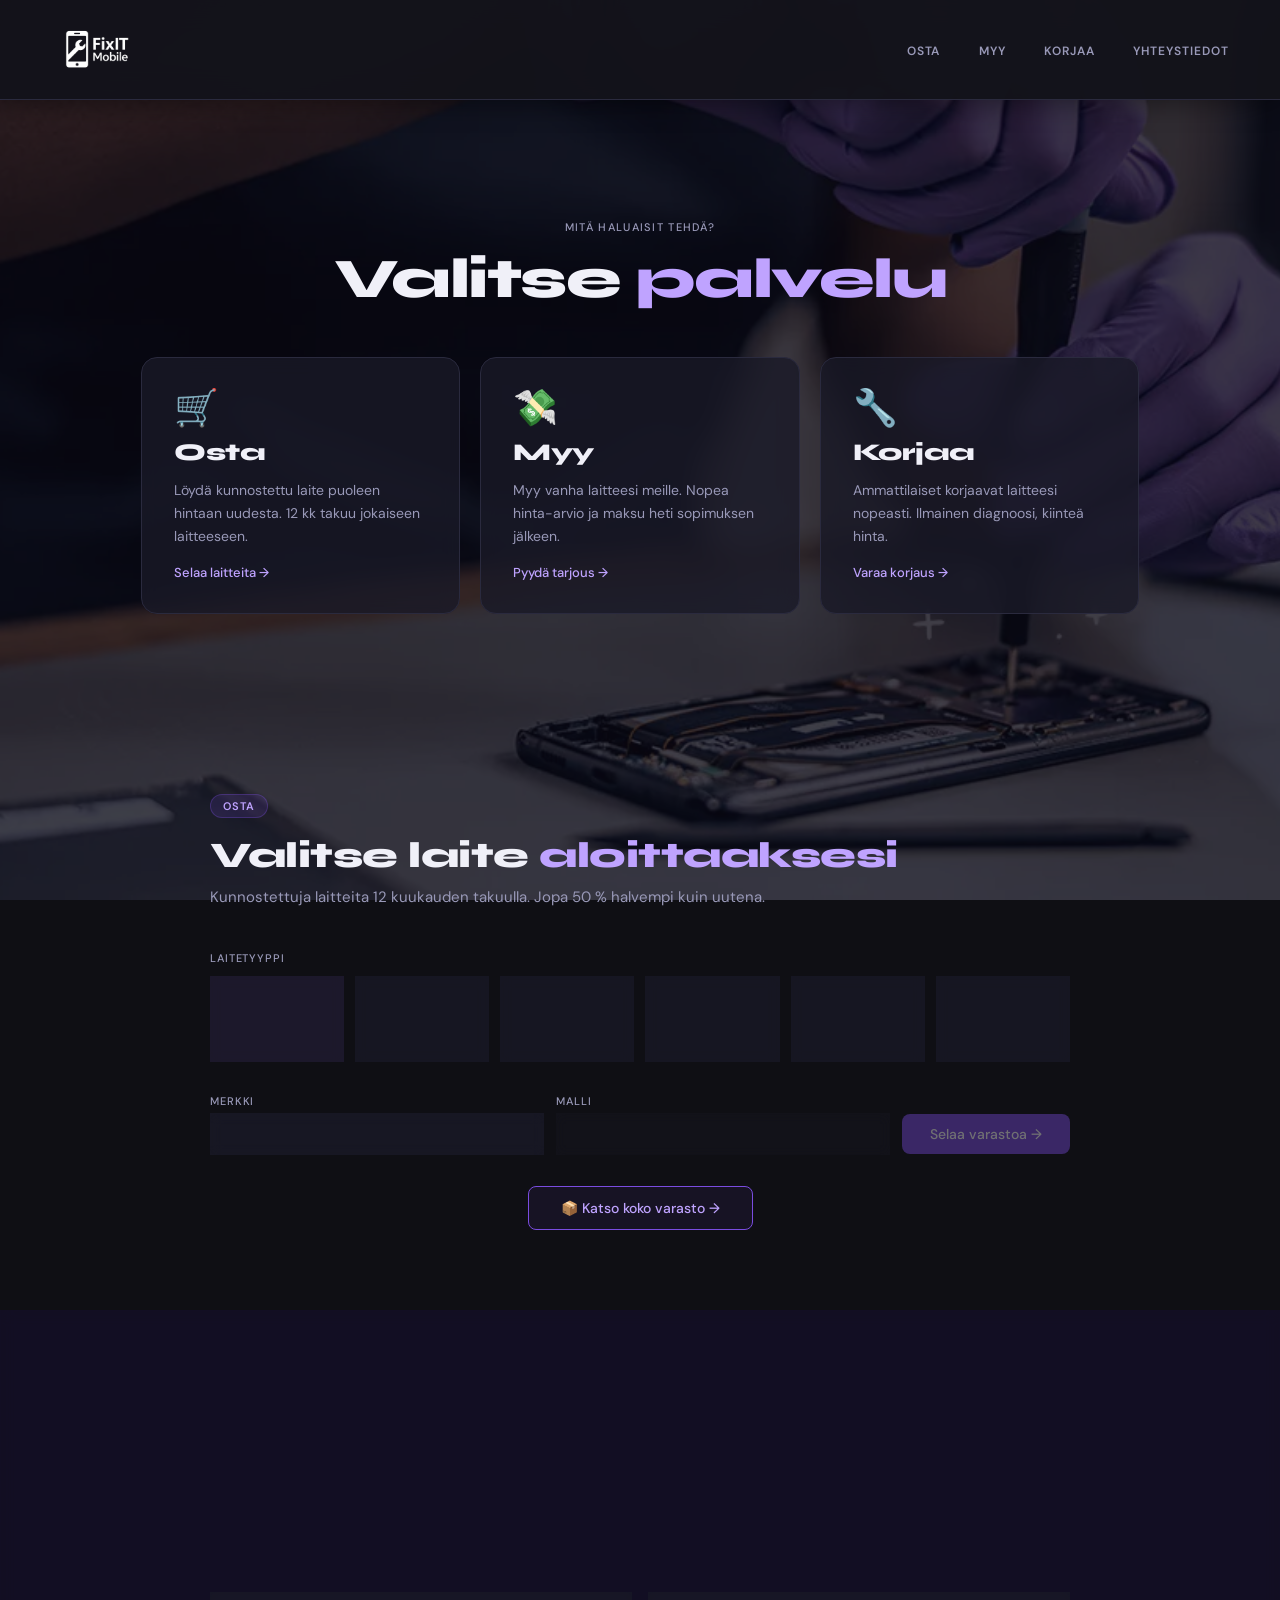
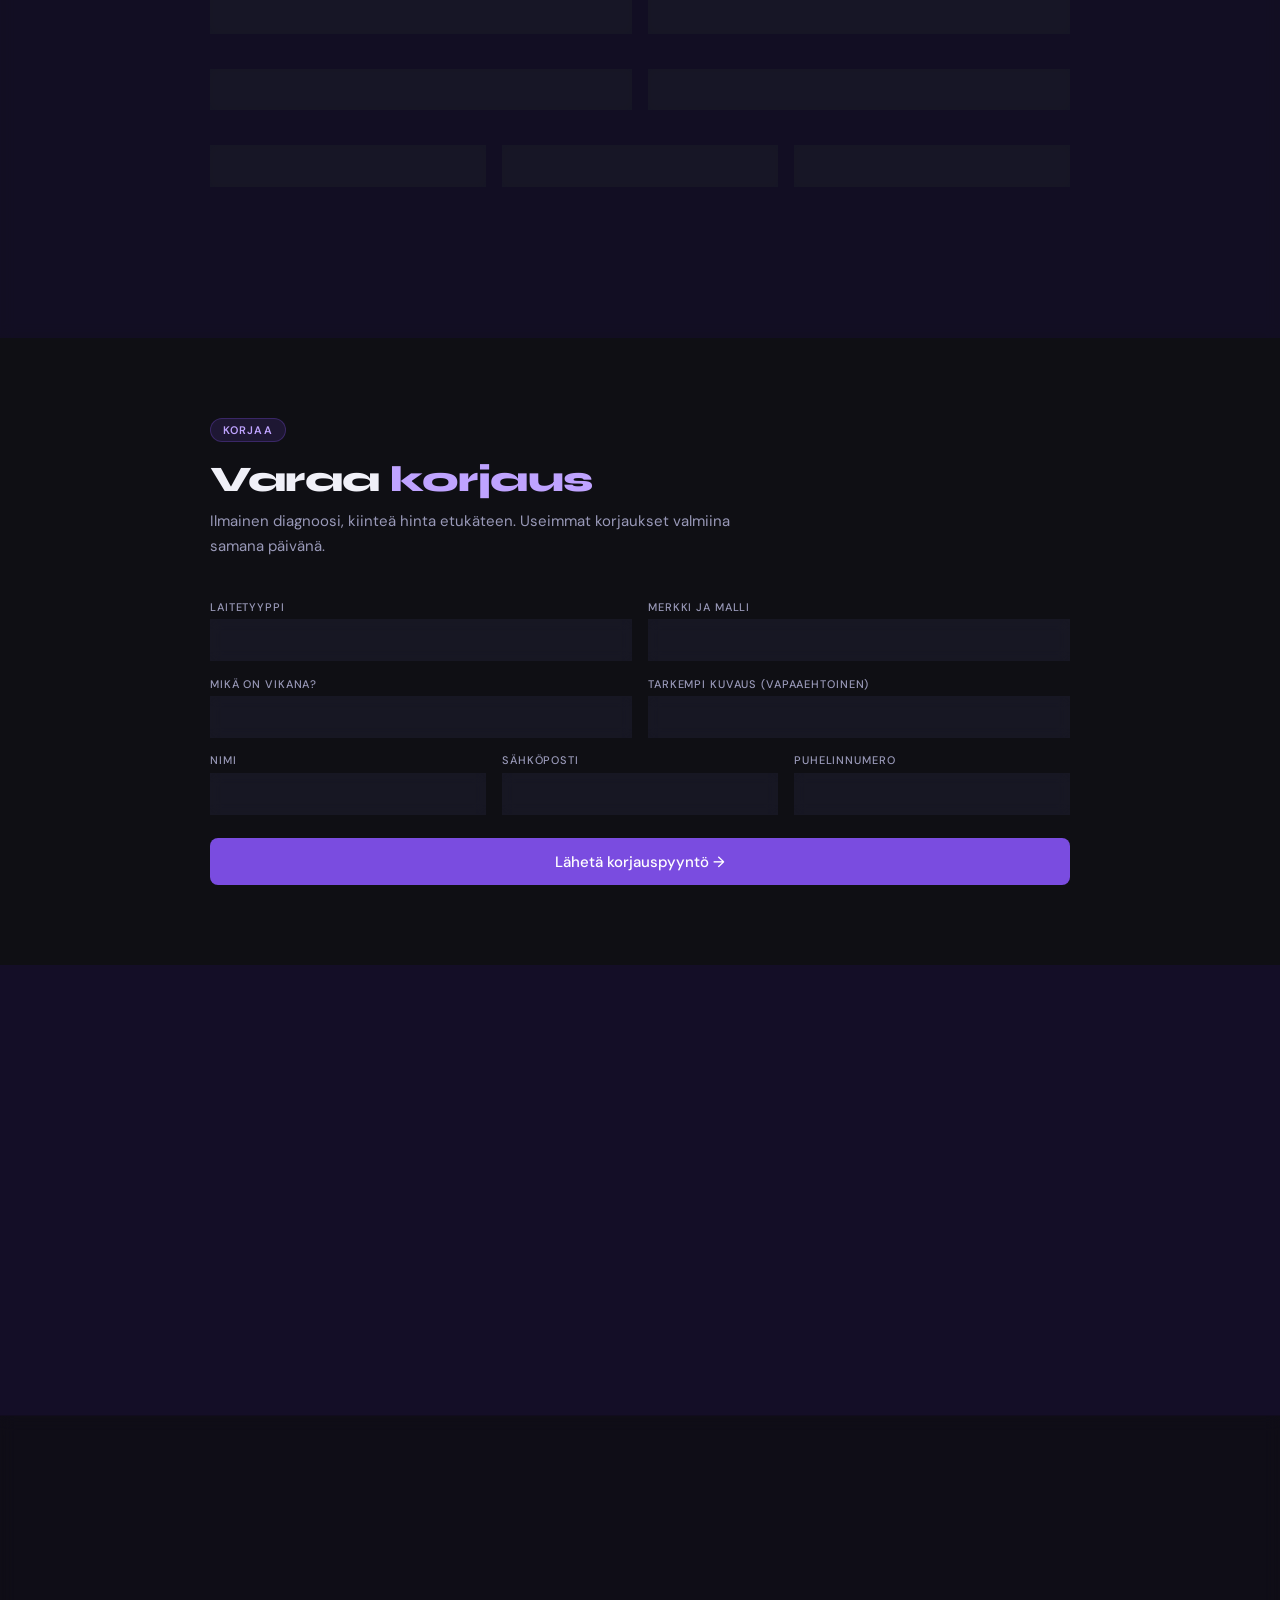
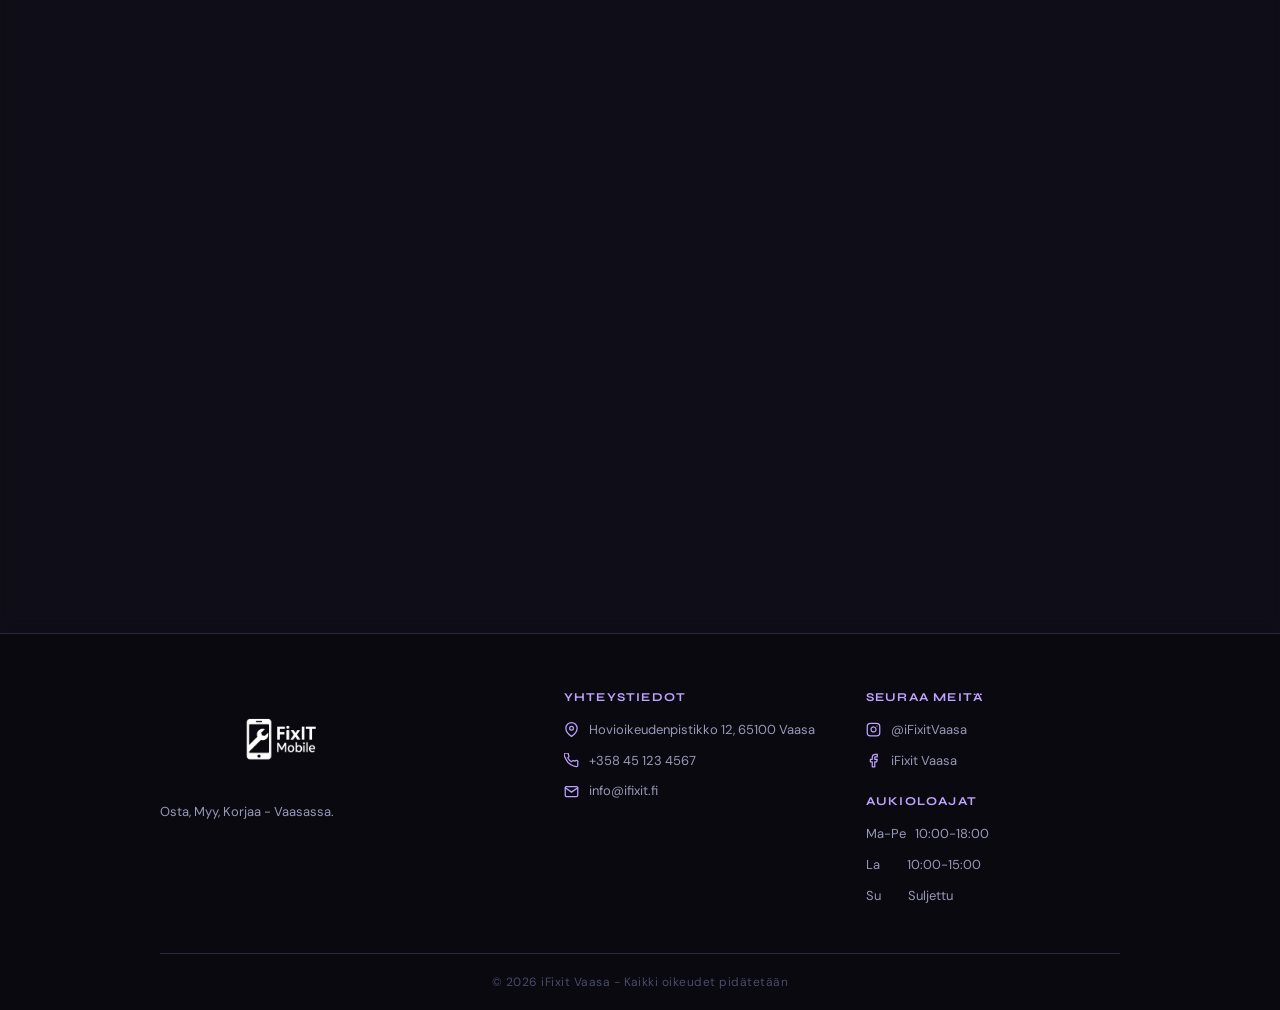
==== commit cdfd0ff4: "KORJAUKSIA" ====
--- a/index.html
+++ b/index.html
@@ -47,7 +47,7 @@
   <link rel="stylesheet" href="ifixit.css" />
 
   <!-- Favicon -->
-  <link rel="icon" type="image/png" sizes="32x32" href="KUVAT/FAVICON_IO/favicon.ico">
+  <link rel="icon" type="image/png" sizes="32x32" href="kuvat/favicon_io/favicon.ico">
 </head>
 <body>
 
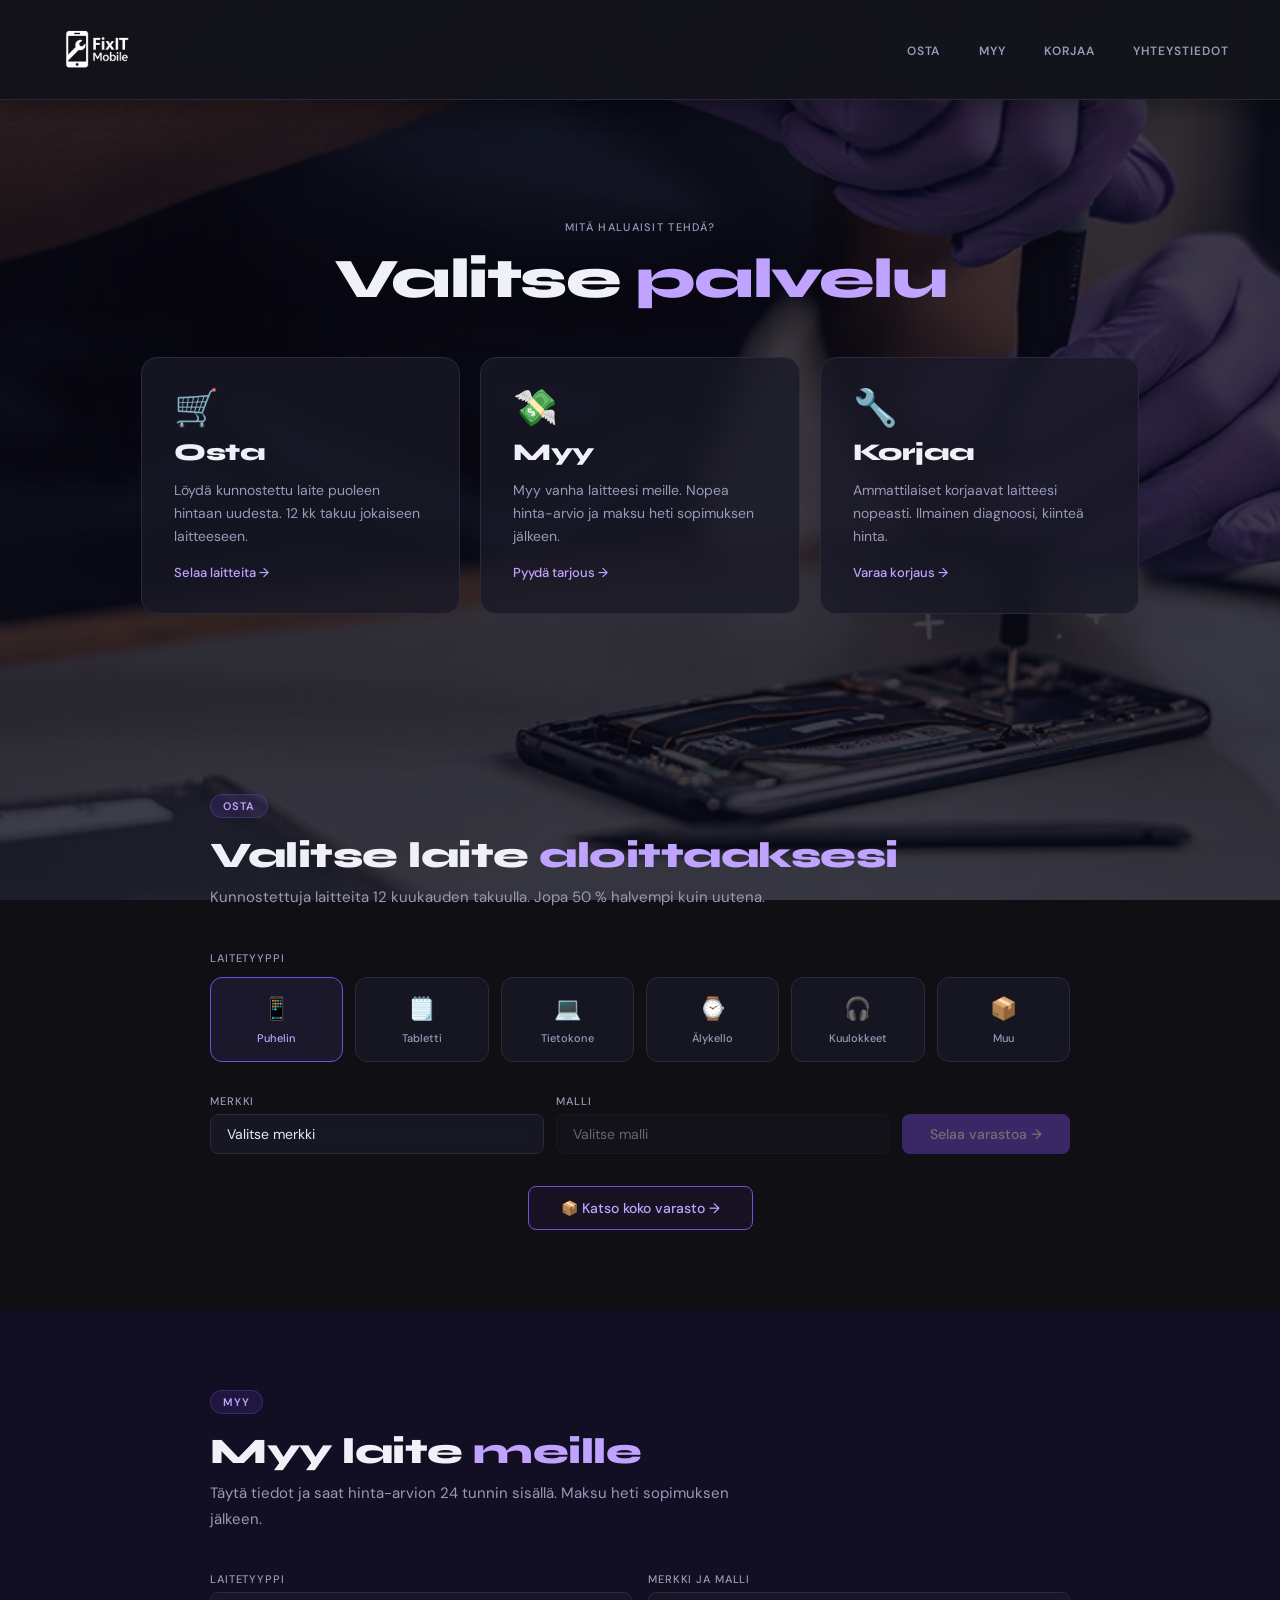
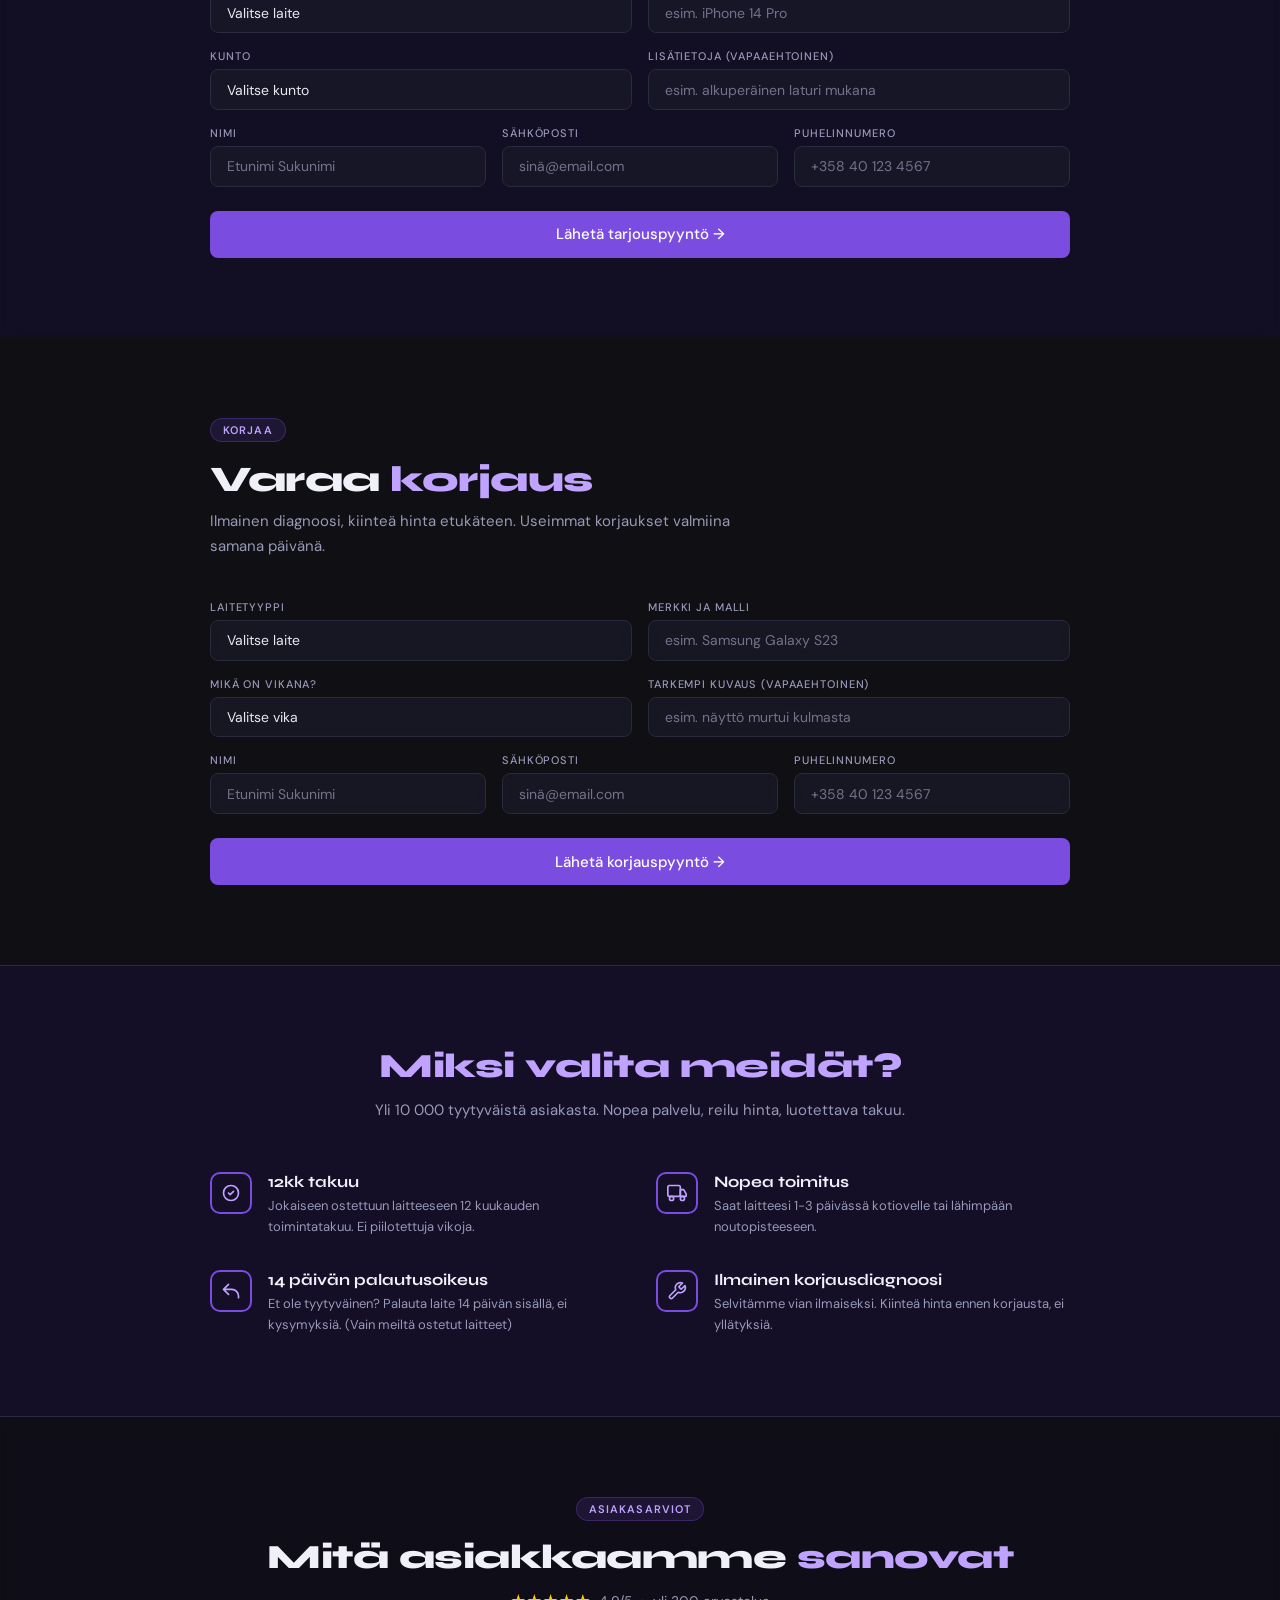
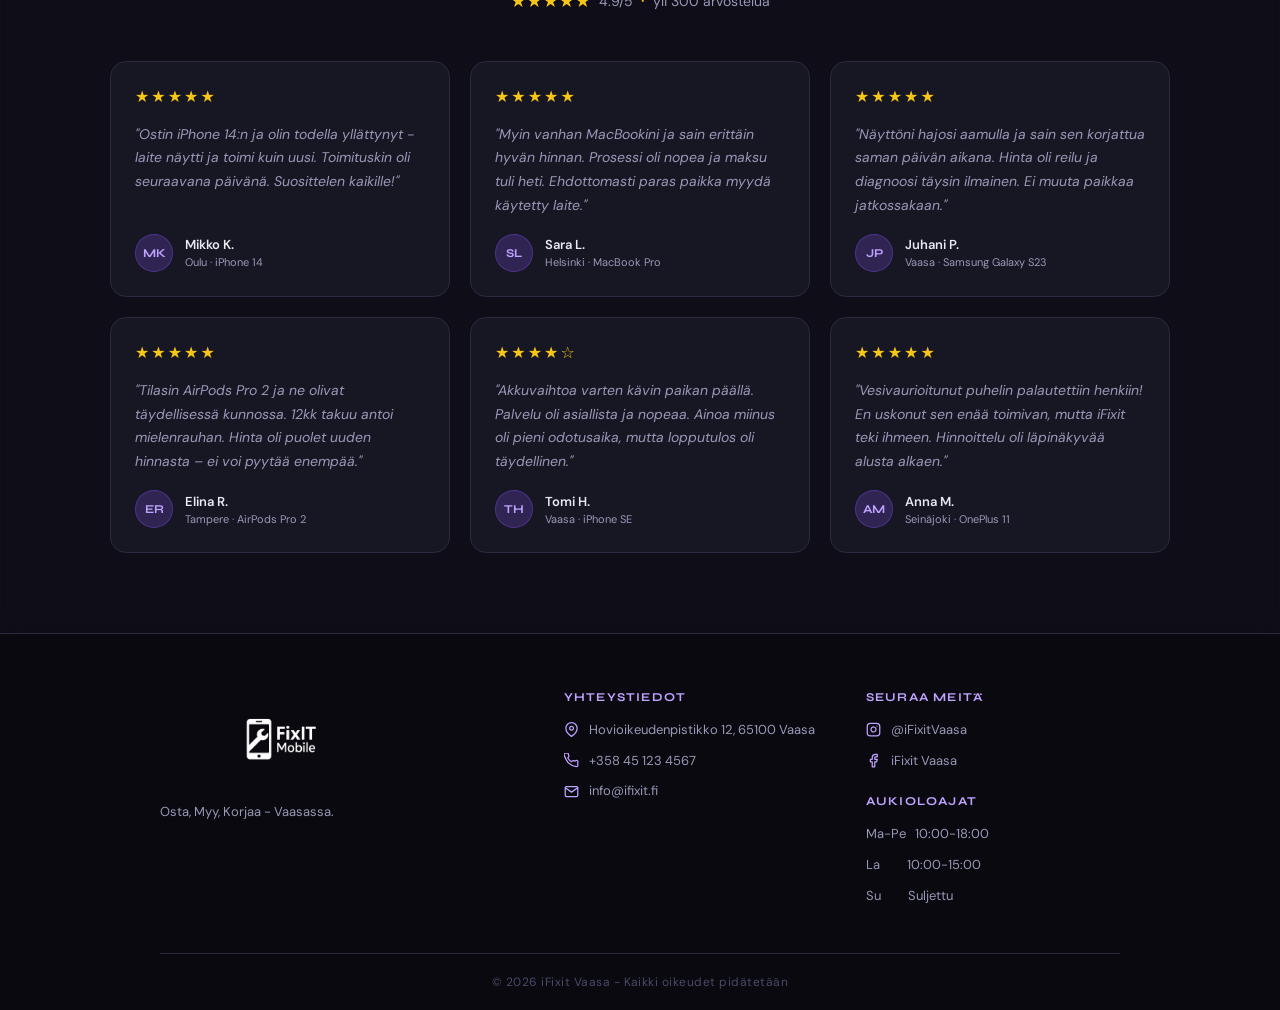
==== commit d1fbcd0d: "korjauksia" ====
--- a/index.html
+++ b/index.html
@@ -22,7 +22,7 @@
     "@context": "https://schema.org",
     "@type": "LocalBusiness",
     "name": "FixIT Vaasa",
-    "image": "https://ifixit-project.fi/KUVAT/FAVICON_IO/favicon.ico",
+    "image": "https://ifixit-project.fi/kuvat/favicon_io/favicon.ico",
     "address": {
       "@type": "PostalAddress",
       "streetAddress": "Hovioikeudenpistikko 12",
@@ -412,12 +412,12 @@
 
   <script>
     const deviceData = {
-      puhelin:    { bg: 'KUVAT/luurinkorjaus.png',      brands: { 'Apple': ['iPhone 16','iPhone 15','iPhone 14','iPhone SE'], 'Samsung': ['Galaxy S24','Galaxy S23','Galaxy A55','Galaxy Z Flip 5'], 'Xiaomi': ['Xiaomi 14','Redmi Note 13','POCO X6'], 'OnePlus': ['OnePlus 12','OnePlus Nord 4','OnePlus 11'], 'Google': ['Pixel 9','Pixel 8a','Pixel 8'] } },
-      tabletti:   { bg: 'KUVAT/tabletti.png',   brands: { 'Apple': ['iPad Pro 13"','iPad Air M2','iPad Mini 7','iPad 10. gen'], 'Samsung': ['Galaxy Tab S9','Galaxy Tab S8','Galaxy Tab A9'], 'Lenovo': ['Tab P12','Tab M10 Plus'], 'Microsoft': ['Surface Pro 11','Surface Go 4'] } },
-      tietokone:  { bg: 'KUVAT/tietokone.png',  brands: { 'Apple': ['MacBook Pro 16"','MacBook Pro 14"','MacBook Air M3'], 'Dell': ['XPS 15','XPS 13','Inspiron 15'], 'Lenovo': ['ThinkPad X1 Carbon','ThinkPad T14','IdeaPad 5'], 'HP': ['Spectre x360','EliteBook 840'], 'Asus': ['ZenBook 14','ROG Zephyrus G14'] } },
-      alykello:   { bg: 'KUVAT/alykello.png',   brands: { 'Apple': ['Apple Watch Series 10','Apple Watch SE 2','Apple Watch Ultra 2'], 'Samsung': ['Galaxy Watch 7','Galaxy Watch 6'], 'Garmin': ['Fenix 7X','Forerunner 965','Venu 3'], 'Fitbit': ['Sense 2','Versa 4','Charge 6'] } },
-      kuulokkeet: { bg: 'KUVAT/kuulokkeet.png', brands: { 'Apple': ['AirPods Pro 2','AirPods 4','AirPods Max'], 'Sony': ['WH-1000XM5','WF-1000XM5','LinkBuds S'], 'Bose': ['QuietComfort 45','QuietComfort Earbuds II'], 'Samsung': ['Galaxy Buds3 Pro','Galaxy Buds3'], 'Jabra': ['Elite 85h','Elite 10'] } },
-      muu:        { bg: 'KUVAT/muu.png',        brands: { 'Apple': ['Apple TV 4K','HomePod mini','AirTag'], 'Samsung': ['Smart TV Neo QLED','Frame TV'], 'Meta': ['Quest 3','Quest 3S','Ray-Ban Meta'], 'Muu merkki': ['Muu laite'] } }
+      puhelin:    { bg: 'kuvat/luurinkorjaus.png',      brands: { 'Apple': ['iPhone 16','iPhone 15','iPhone 14','iPhone SE'], 'Samsung': ['Galaxy S24','Galaxy S23','Galaxy A55','Galaxy Z Flip 5'], 'Xiaomi': ['Xiaomi 14','Redmi Note 13','POCO X6'], 'OnePlus': ['OnePlus 12','OnePlus Nord 4','OnePlus 11'], 'Google': ['Pixel 9','Pixel 8a','Pixel 8'] } },
+      tabletti:   { bg: 'kuvat/tabletti.png',   brands: { 'Apple': ['iPad Pro 13"','iPad Air M2','iPad Mini 7','iPad 10. gen'], 'Samsung': ['Galaxy Tab S9','Galaxy Tab S8','Galaxy Tab A9'], 'Lenovo': ['Tab P12','Tab M10 Plus'], 'Microsoft': ['Surface Pro 11','Surface Go 4'] } },
+      tietokone:  { bg: 'kuvat/tietokone.png',  brands: { 'Apple': ['MacBook Pro 16"','MacBook Pro 14"','MacBook Air M3'], 'Dell': ['XPS 15','XPS 13','Inspiron 15'], 'Lenovo': ['ThinkPad X1 Carbon','ThinkPad T14','IdeaPad 5'], 'HP': ['Spectre x360','EliteBook 840'], 'Asus': ['ZenBook 14','ROG Zephyrus G14'] } },
+      alykello:   { bg: 'kuvat/alykello.png',   brands: { 'Apple': ['Apple Watch Series 10','Apple Watch SE 2','Apple Watch Ultra 2'], 'Samsung': ['Galaxy Watch 7','Galaxy Watch 6'], 'Garmin': ['Fenix 7X','Forerunner 965','Venu 3'], 'Fitbit': ['Sense 2','Versa 4','Charge 6'] } },
+      kuulokkeet: { bg: 'kuvat/kuulokkeet.png', brands: { 'Apple': ['AirPods Pro 2','AirPods 4','AirPods Max'], 'Sony': ['WH-1000XM5','WF-1000XM5','LinkBuds S'], 'Bose': ['QuietComfort 45','QuietComfort Earbuds II'], 'Samsung': ['Galaxy Buds3 Pro','Galaxy Buds3'], 'Jabra': ['Elite 85h','Elite 10'] } },
+      muu:        { bg: 'kuvat/muu.png',        brands: { 'Apple': ['Apple TV 4K','HomePod mini','AirTag'], 'Samsung': ['Smart TV Neo QLED','Frame TV'], 'Meta': ['Quest 3','Quest 3S','Ray-Ban Meta'], 'Muu merkki': ['Muu laite'] } }
     };
 
     const bgLayer = document.getElementById('bgLayer');
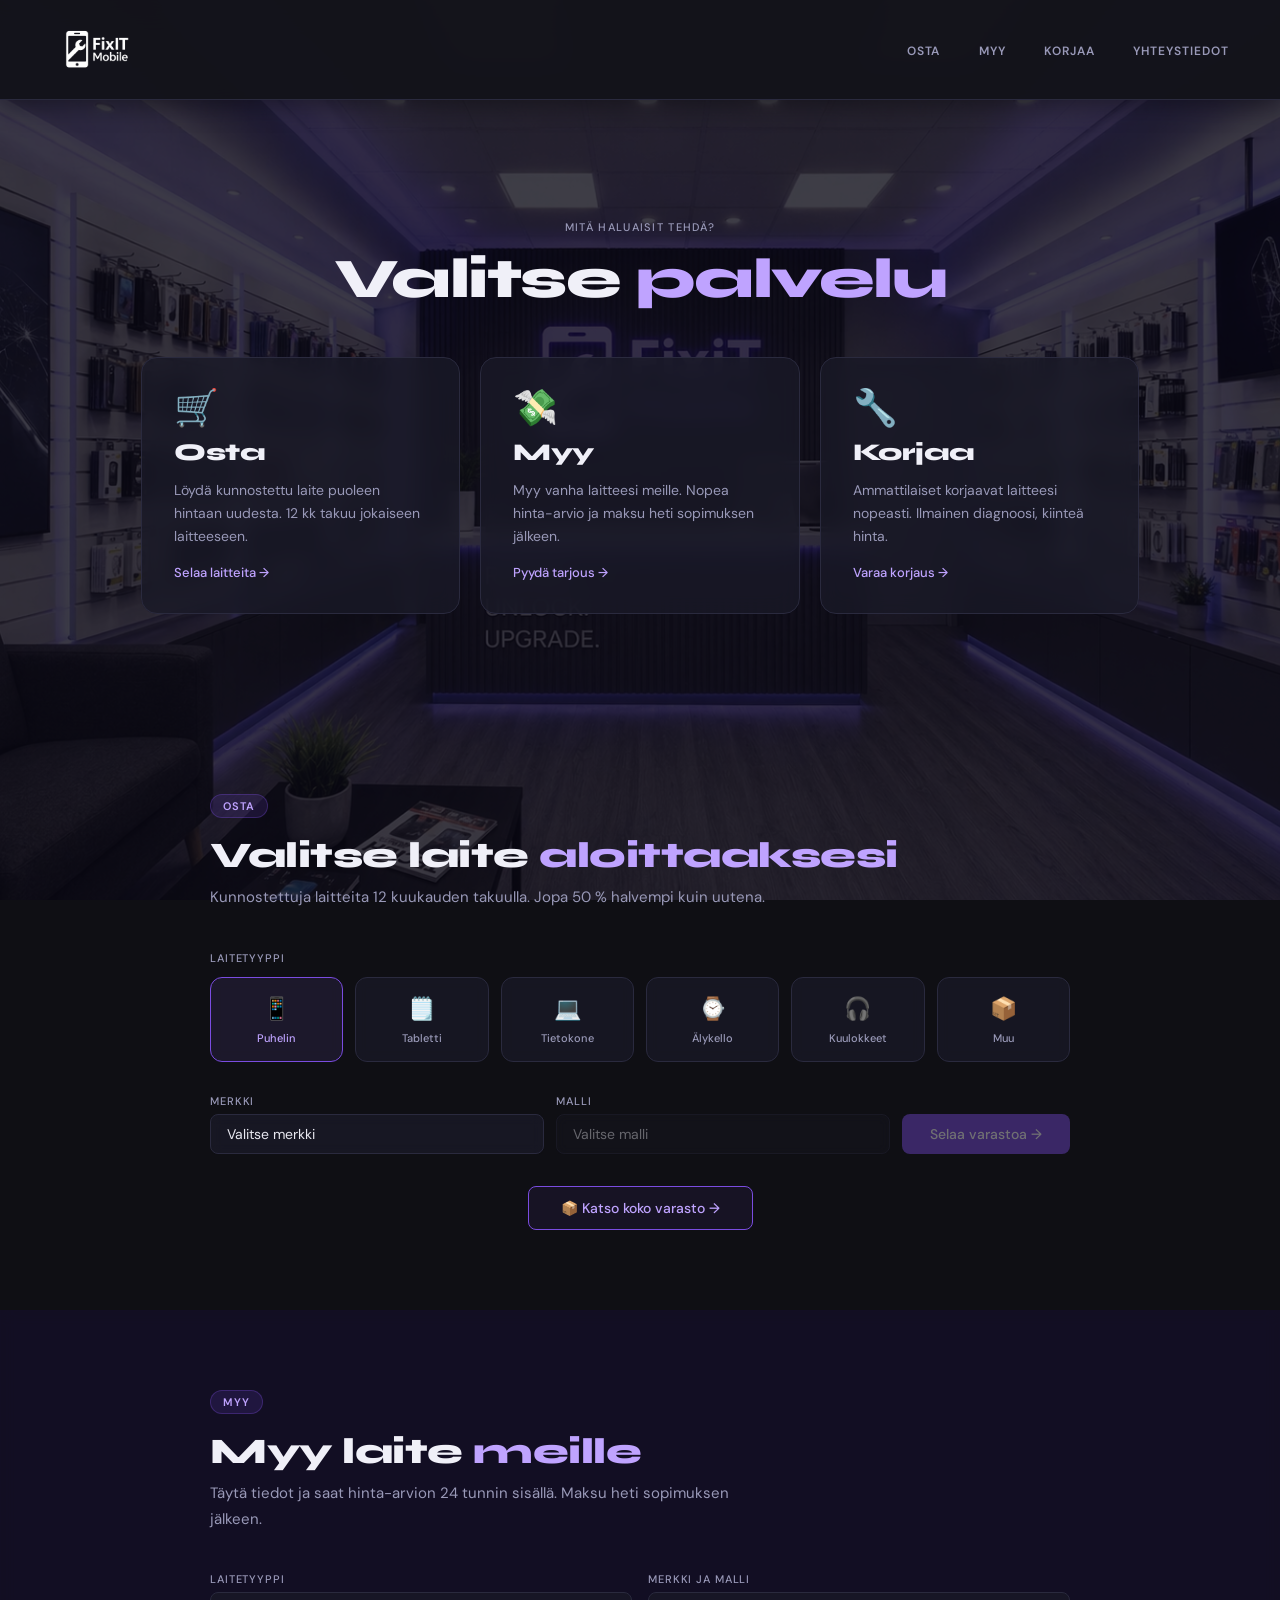
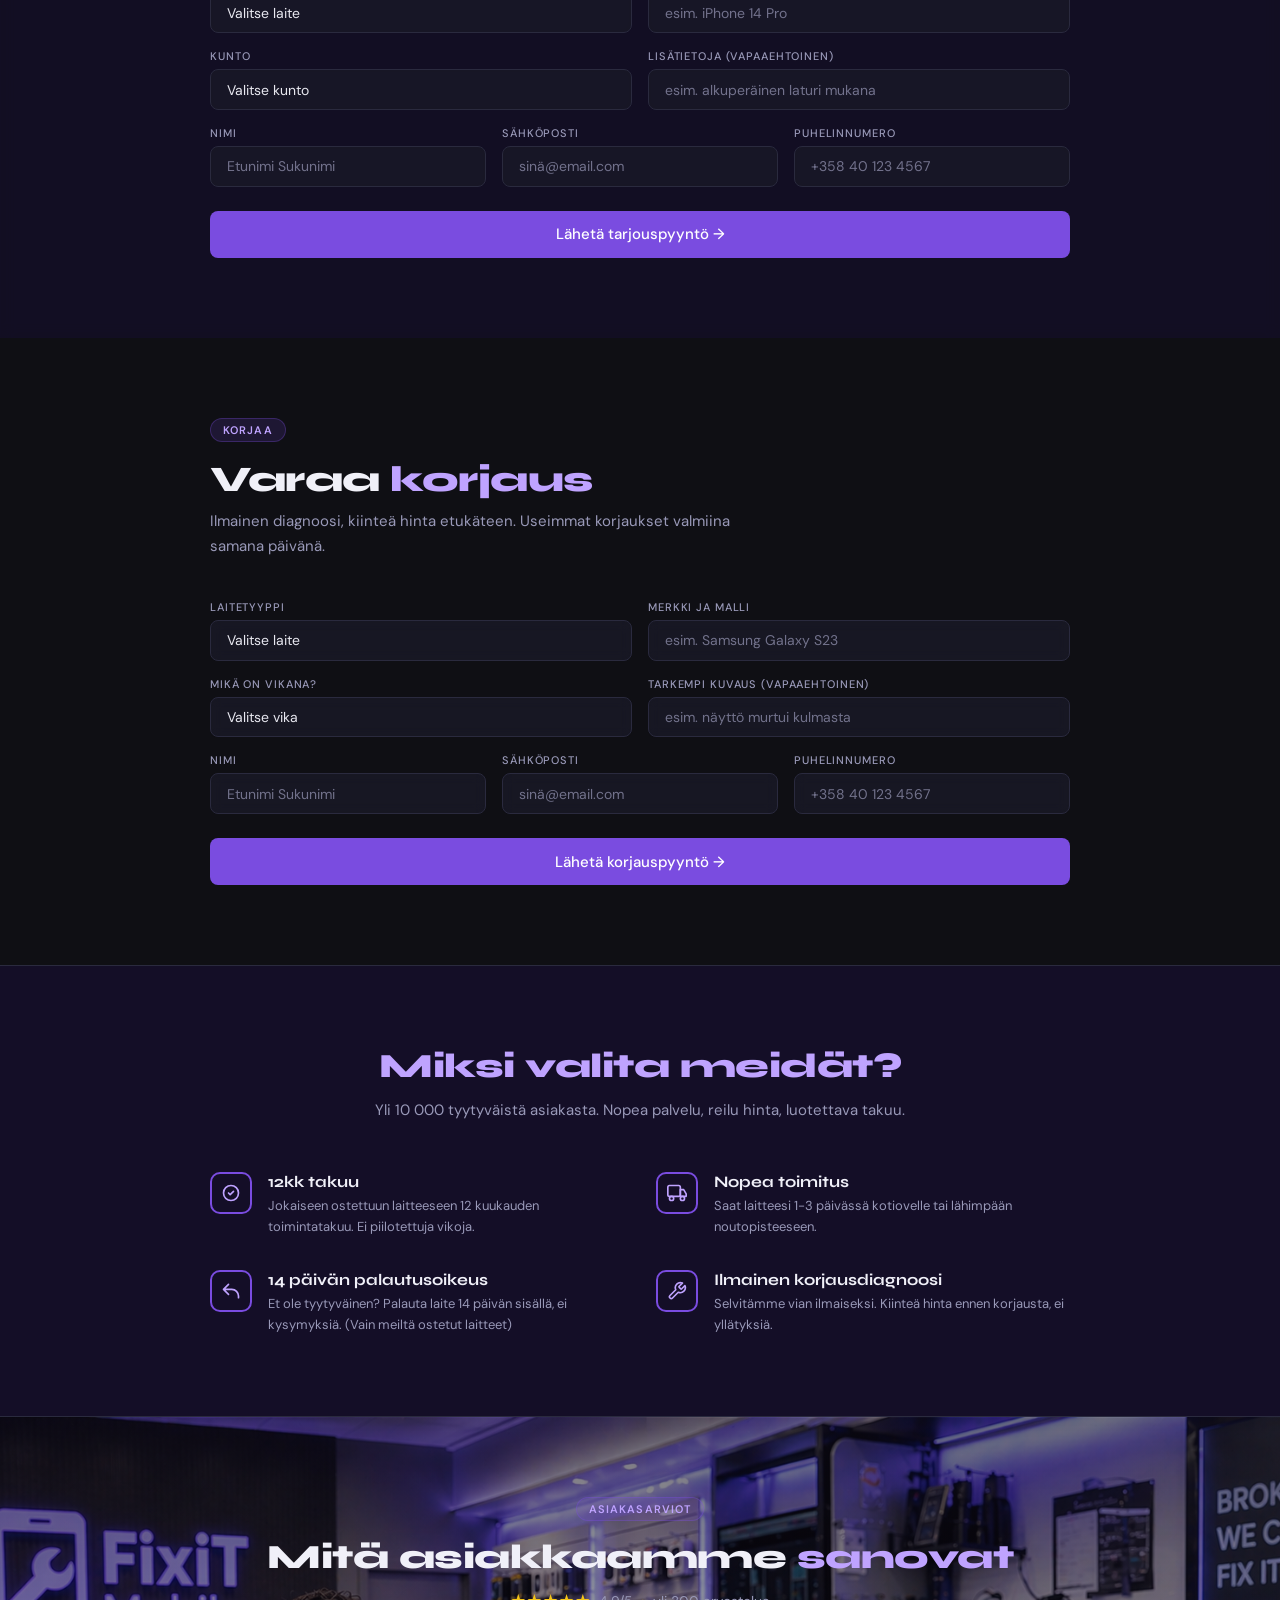
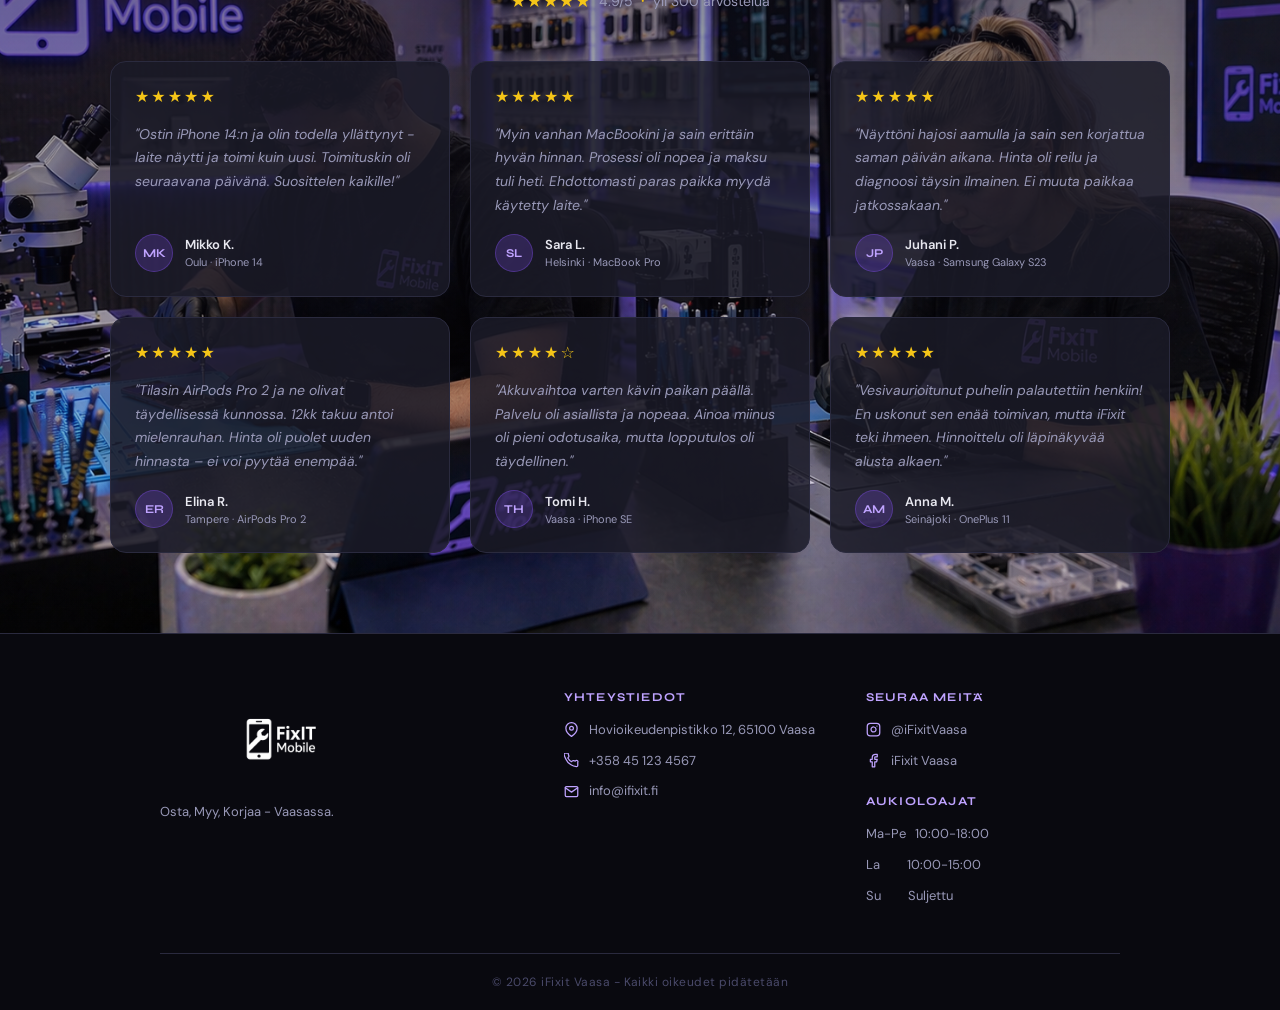
==== commit f623dc96: "Vertaisarviointi päivityksiä sivuun Poistettu turhan monimutkainen etusivun kuvien vaihtomekanismi l" ====
--- a/index.html
+++ b/index.html
@@ -51,9 +51,6 @@
 </head>
 <body>
 
-  <div class="bg-layer" id="bgLayer"></div>
-  <div class="bg-layer" id="bgLayerNext"></div>
-
   <!-- NAVIGAATIOPALKKI -->
   <nav class="nav">
     <div class="nav__logo">
@@ -420,21 +417,6 @@
       muu:        { bg: 'kuvat/muu.png',        brands: { 'Apple': ['Apple TV 4K','HomePod mini','AirTag'], 'Samsung': ['Smart TV Neo QLED','Frame TV'], 'Meta': ['Quest 3','Quest 3S','Ray-Ban Meta'], 'Muu merkki': ['Muu laite'] } }
     };
 
-    const bgLayer = document.getElementById('bgLayer');
-    const bgNext  = document.getElementById('bgLayerNext');
-    let currentBg = '';
-
-    function setBackground(url) {
-      if (url === currentBg) return;
-      currentBg = url;
-      bgNext.style.backgroundImage = url ? `url('${url}')` : '';
-      bgNext.style.opacity = url ? '1' : '0';
-      setTimeout(() => {
-        bgLayer.style.backgroundImage = url ? `url('${url}')` : '';
-        bgNext.style.opacity = '0';
-      }, 700);
-    }
-
     const brandSel = document.getElementById('brand');
     const modelSel = document.getElementById('model');
     const contBtn  = document.getElementById('continueBtn');
@@ -476,7 +458,6 @@
         document.querySelectorAll('.device-box').forEach(x => x.classList.remove('active'));
         b.classList.add('active');
         activeDevice = b.dataset.device;
-        setBackground(deviceData[activeDevice]?.bg || '');
         populateBrands(activeDevice);
       });
     });
@@ -484,7 +465,6 @@
     brandSel.addEventListener('change', () => populateModels(activeDevice, brandSel.value));
     modelSel.addEventListener('change', updateBtn);
     populateBrands('puhelin');
-    setBackground(deviceData['puhelin'].bg);
 
     contBtn.addEventListener('click', () => {
       if (contBtn.disabled) return;
--- a/ifixit.css
+++ b/ifixit.css
@@ -21,6 +21,10 @@
       font-family: 'DM Sans', system-ui, sans-serif;
       color: var(--text);
       background: var(--bg);
+      background-image: url('kuvat/liiketilat.png');
+      background-size: cover;
+      background-position: center;
+      background-attachment: fixed;
     }
 
     .bg-layer {
@@ -379,10 +383,20 @@
 
     /* ASIAKASARVIOT-OSIO */
     .reviews {
-      padding: 5rem clamp(16px, 4vw, 60px);
-      background: rgba(15, 12, 26, 0.6);
-      backdrop-filter: blur(8px);
-      border-top: 1px solid var(--border);
+    padding: 5rem clamp(16px, 4vw, 60px);
+
+    background-image:
+    linear-gradient(
+      rgba(15, 12, 26, 0.555),
+      rgba(15, 12, 26, 0)
+    ),
+    url("kuvat/tyoukot.png");
+
+    background-position: center;
+    background-size: cover;
+
+    backdrop-filter: blur(8px);
+    border-top: 1px solid var(--border);
     }
     .reviews__inner { max-width: 1060px; margin: 0 auto; }
     .reviews__header { text-align: center; margin-bottom: 3rem; }
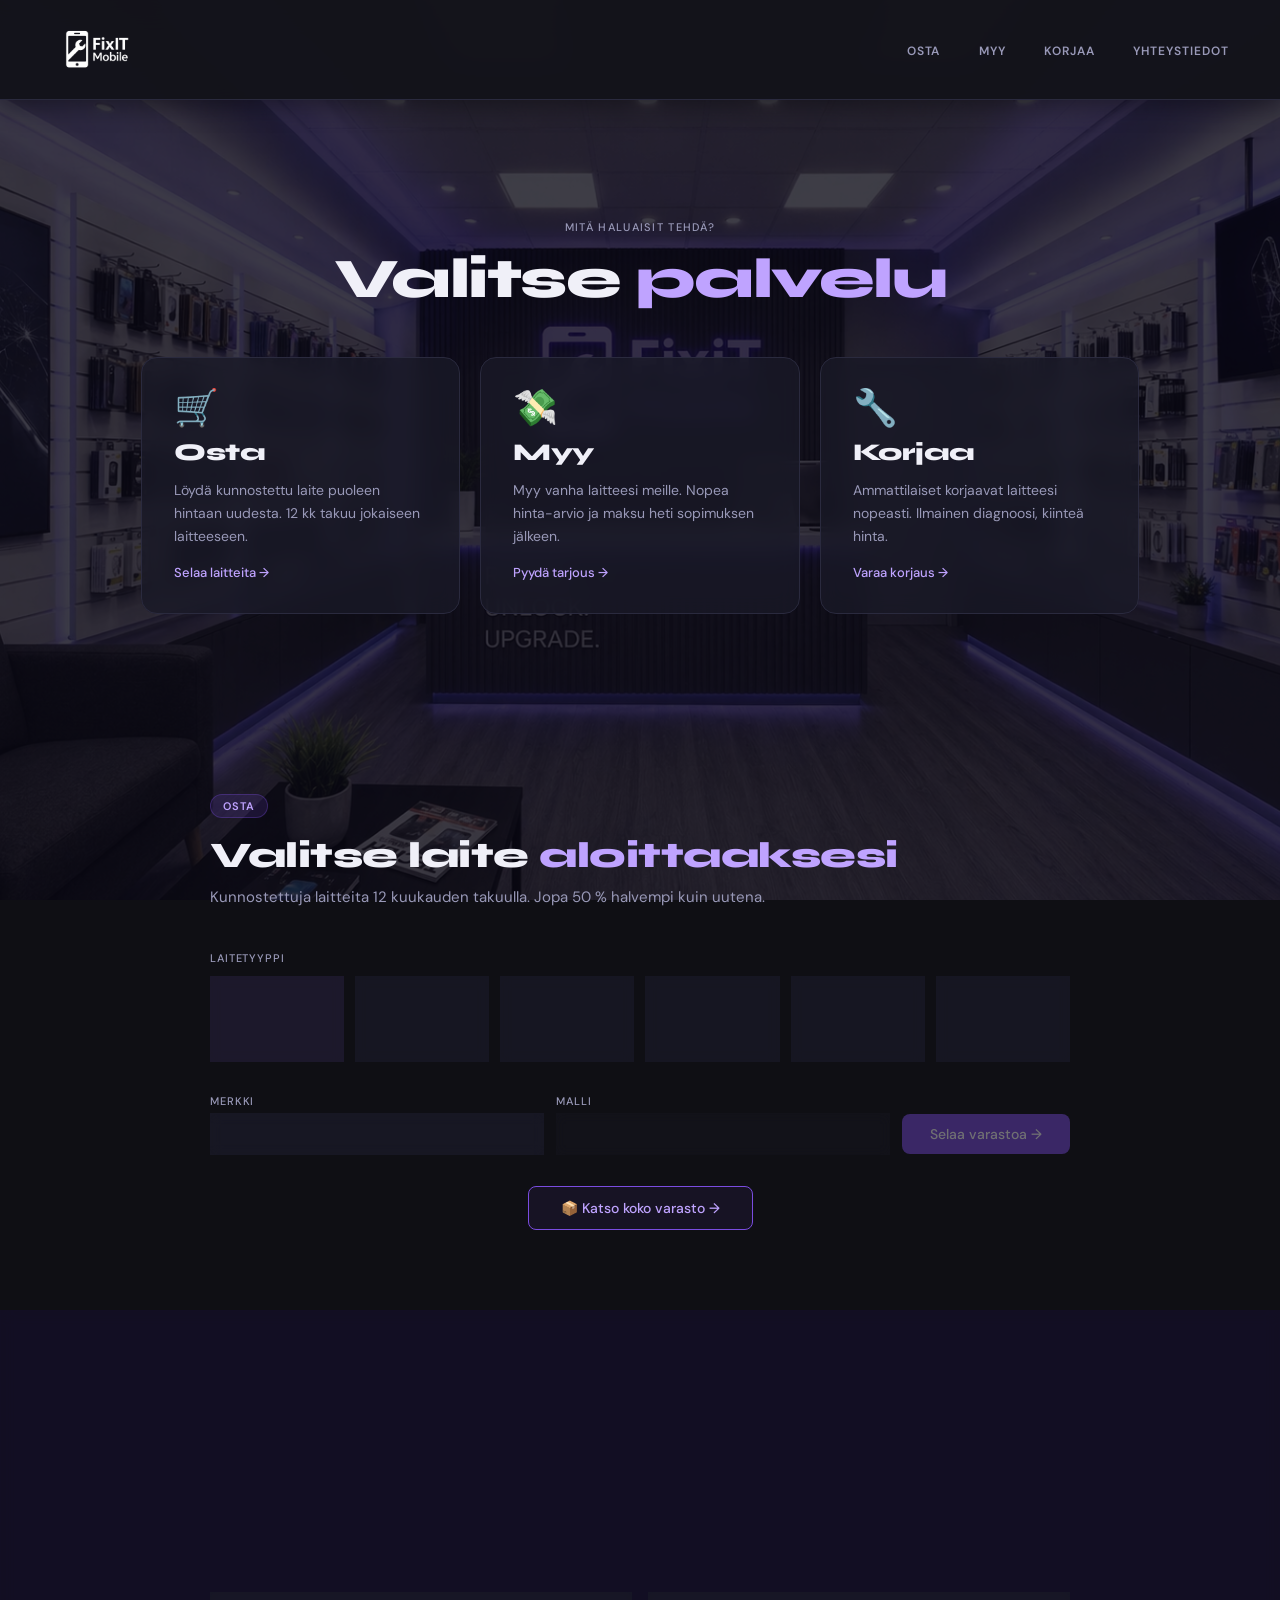
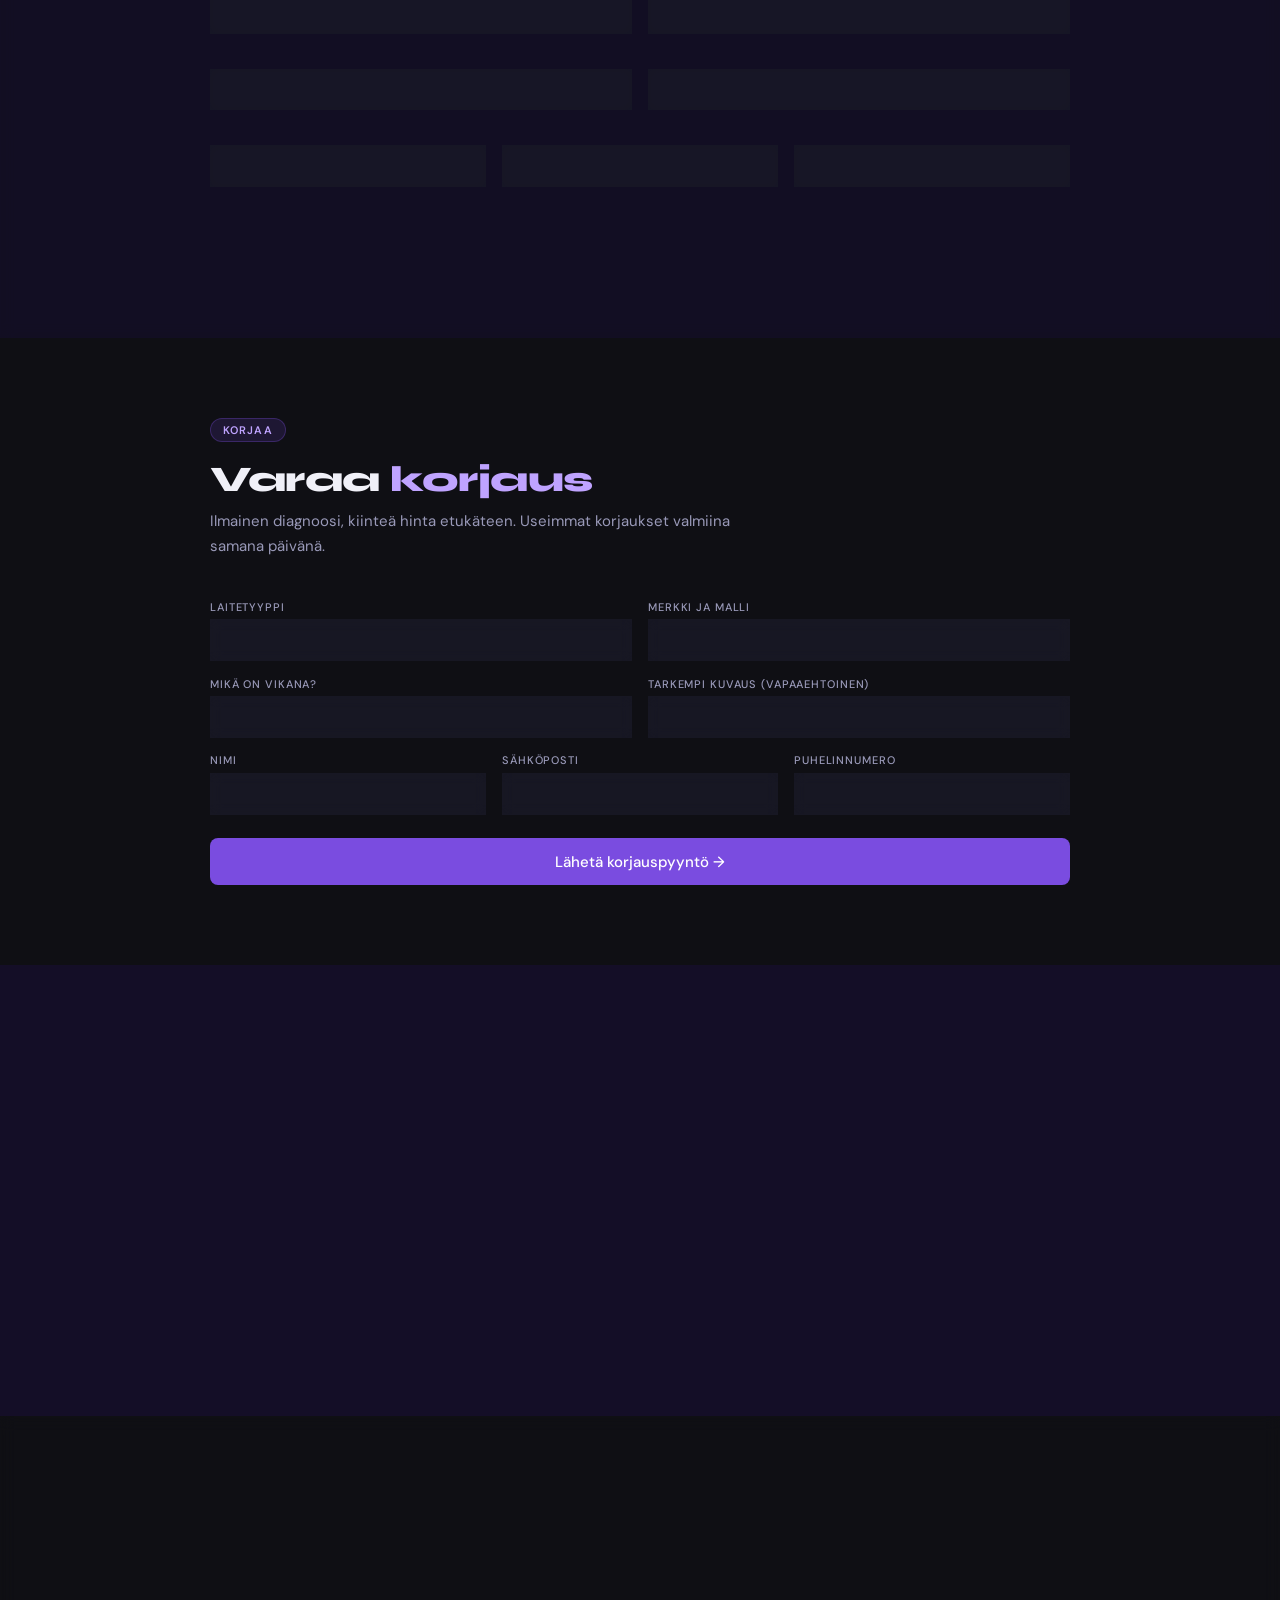
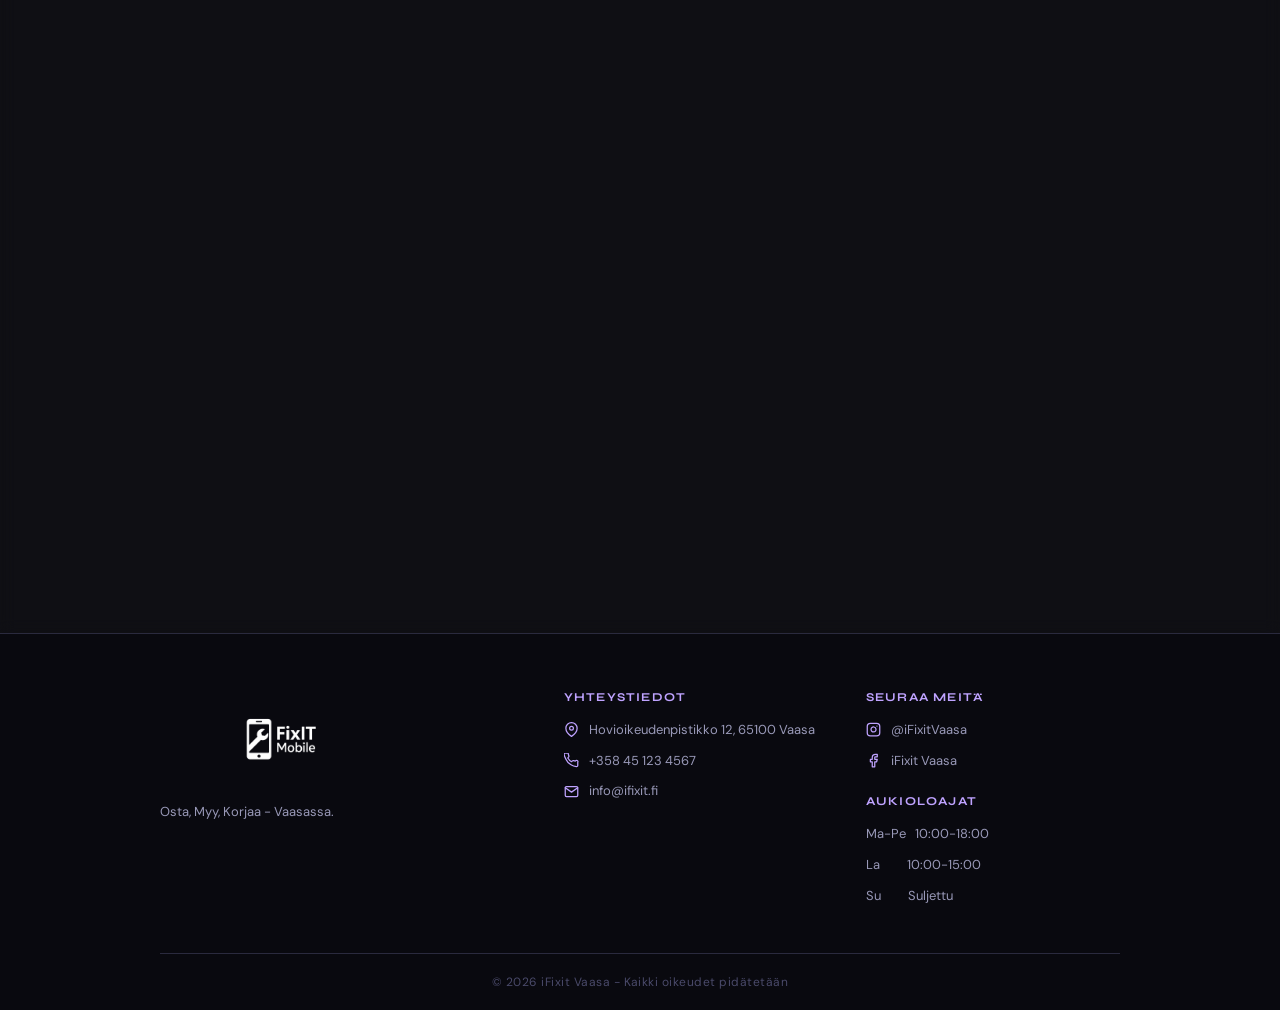
==== commit 186882e4: "Tehty Logosta linkki joka palauttaa etusivulle" ====
--- a/index.html
+++ b/index.html
@@ -54,8 +54,10 @@
   <!-- NAVIGAATIOPALKKI -->
   <nav class="nav">
     <div class="nav__logo">
-      <img src="kuvat/Logo1.png" alt="iFIXIT logo">
-    </div>
+  <a href="index.html">
+    <img src="kuvat/Logo1.png" alt="iFIXIT logo">
+  </a>
+</div>
     <ul class="nav__links">
       <li><a href="#osta">OSTA</a></li>
       <li><a href="#myy">MYY</a></li>
